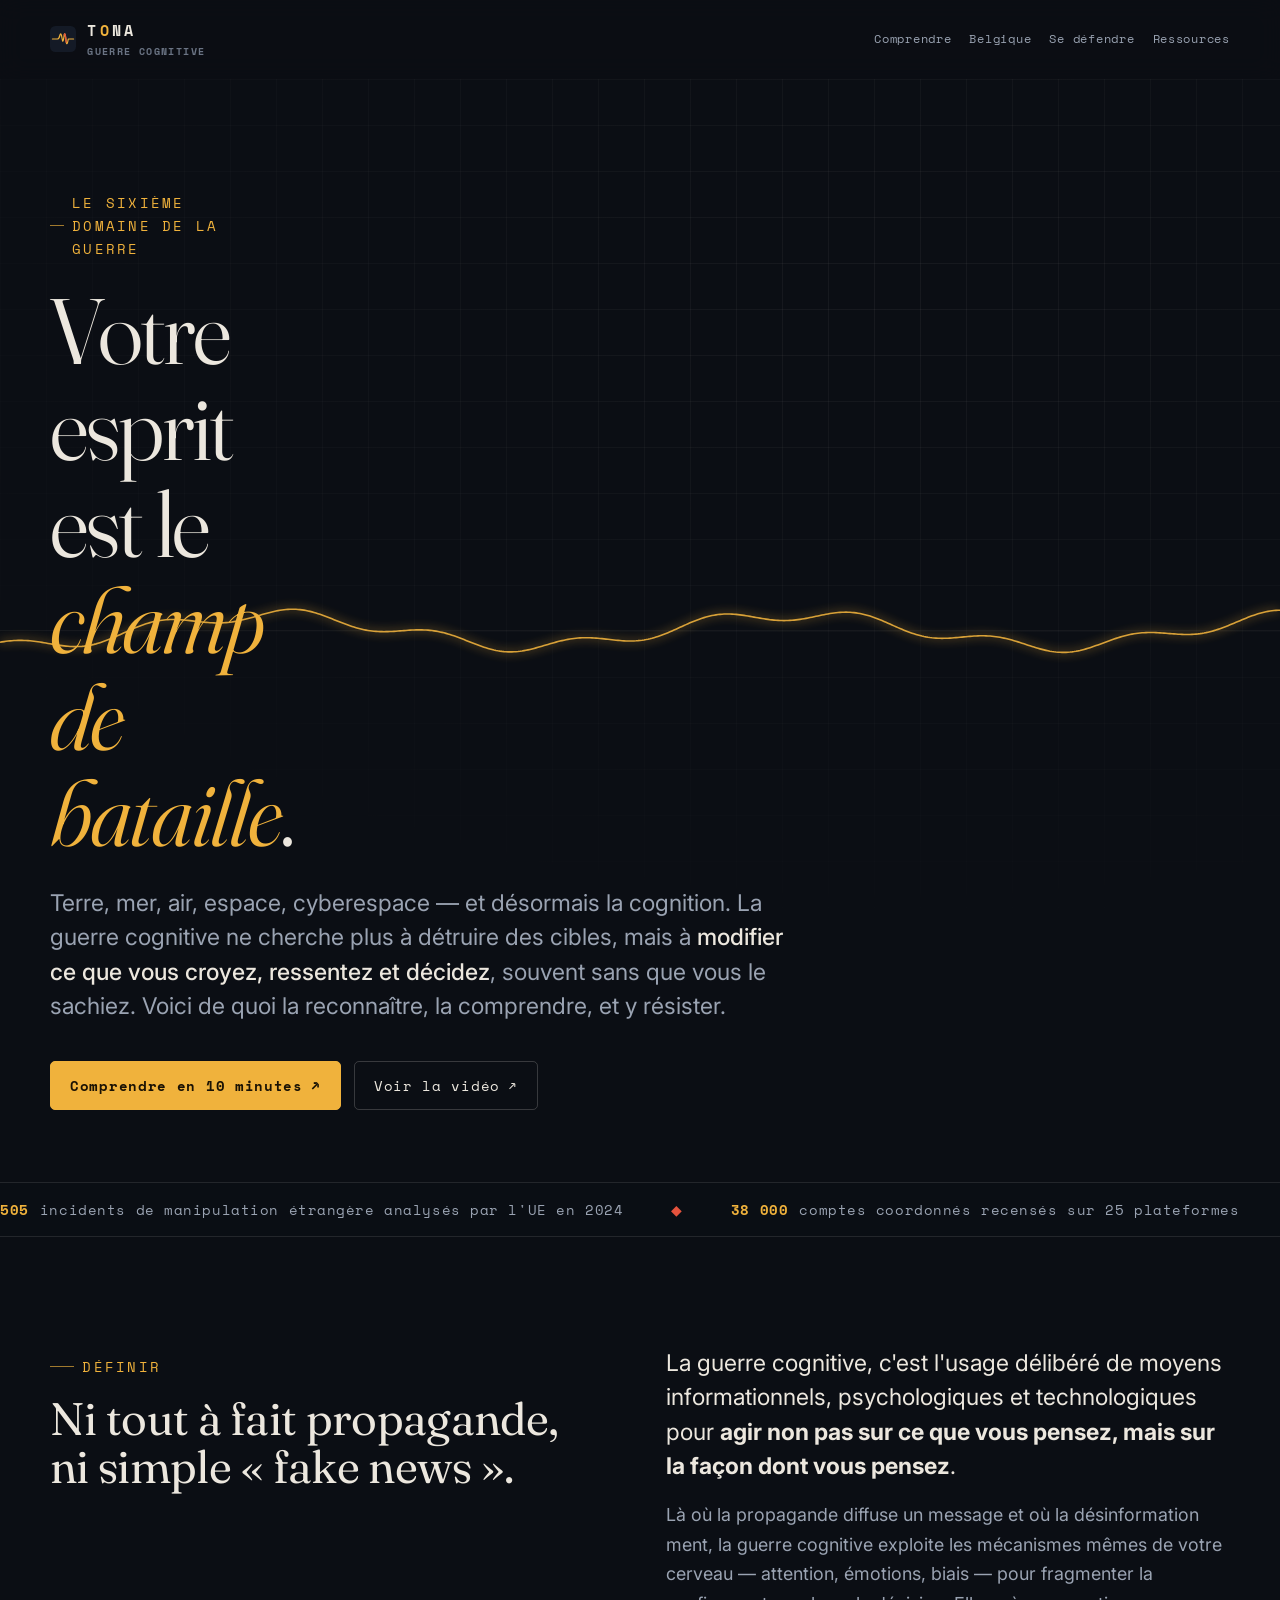
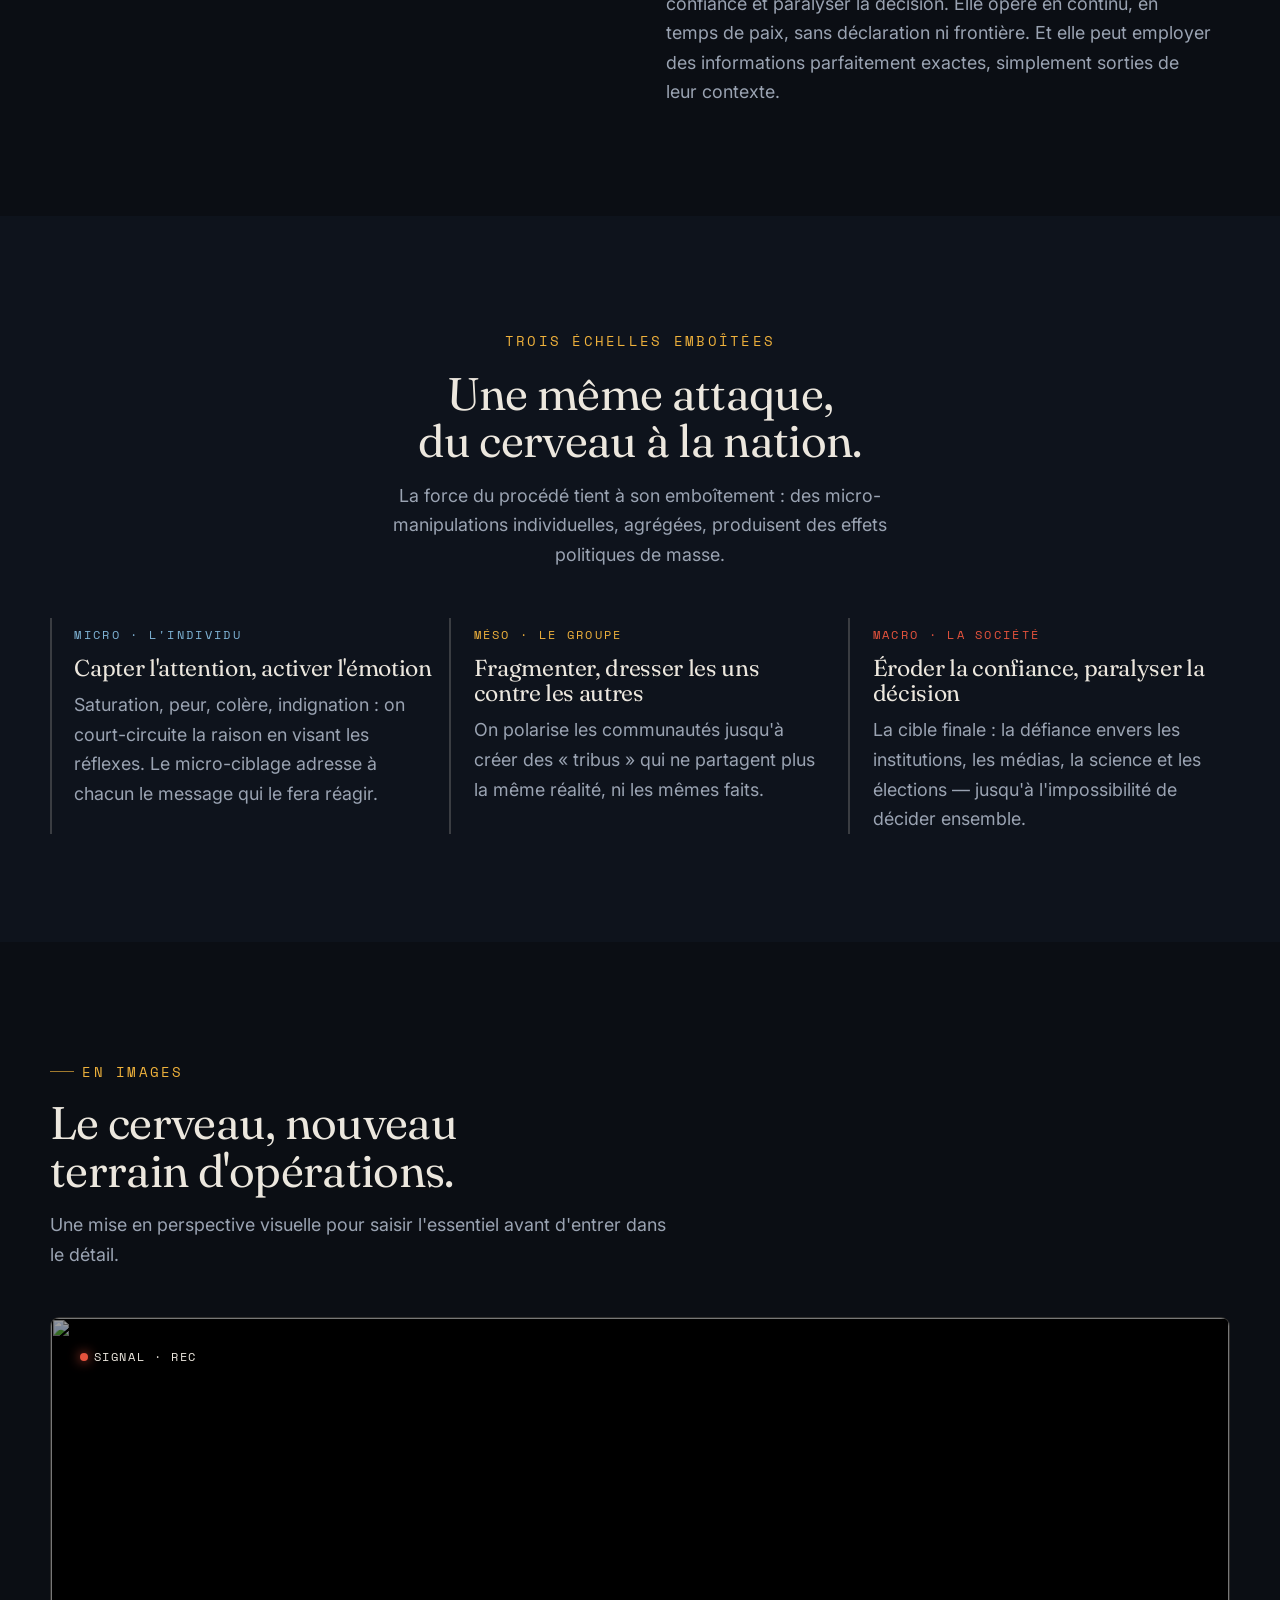
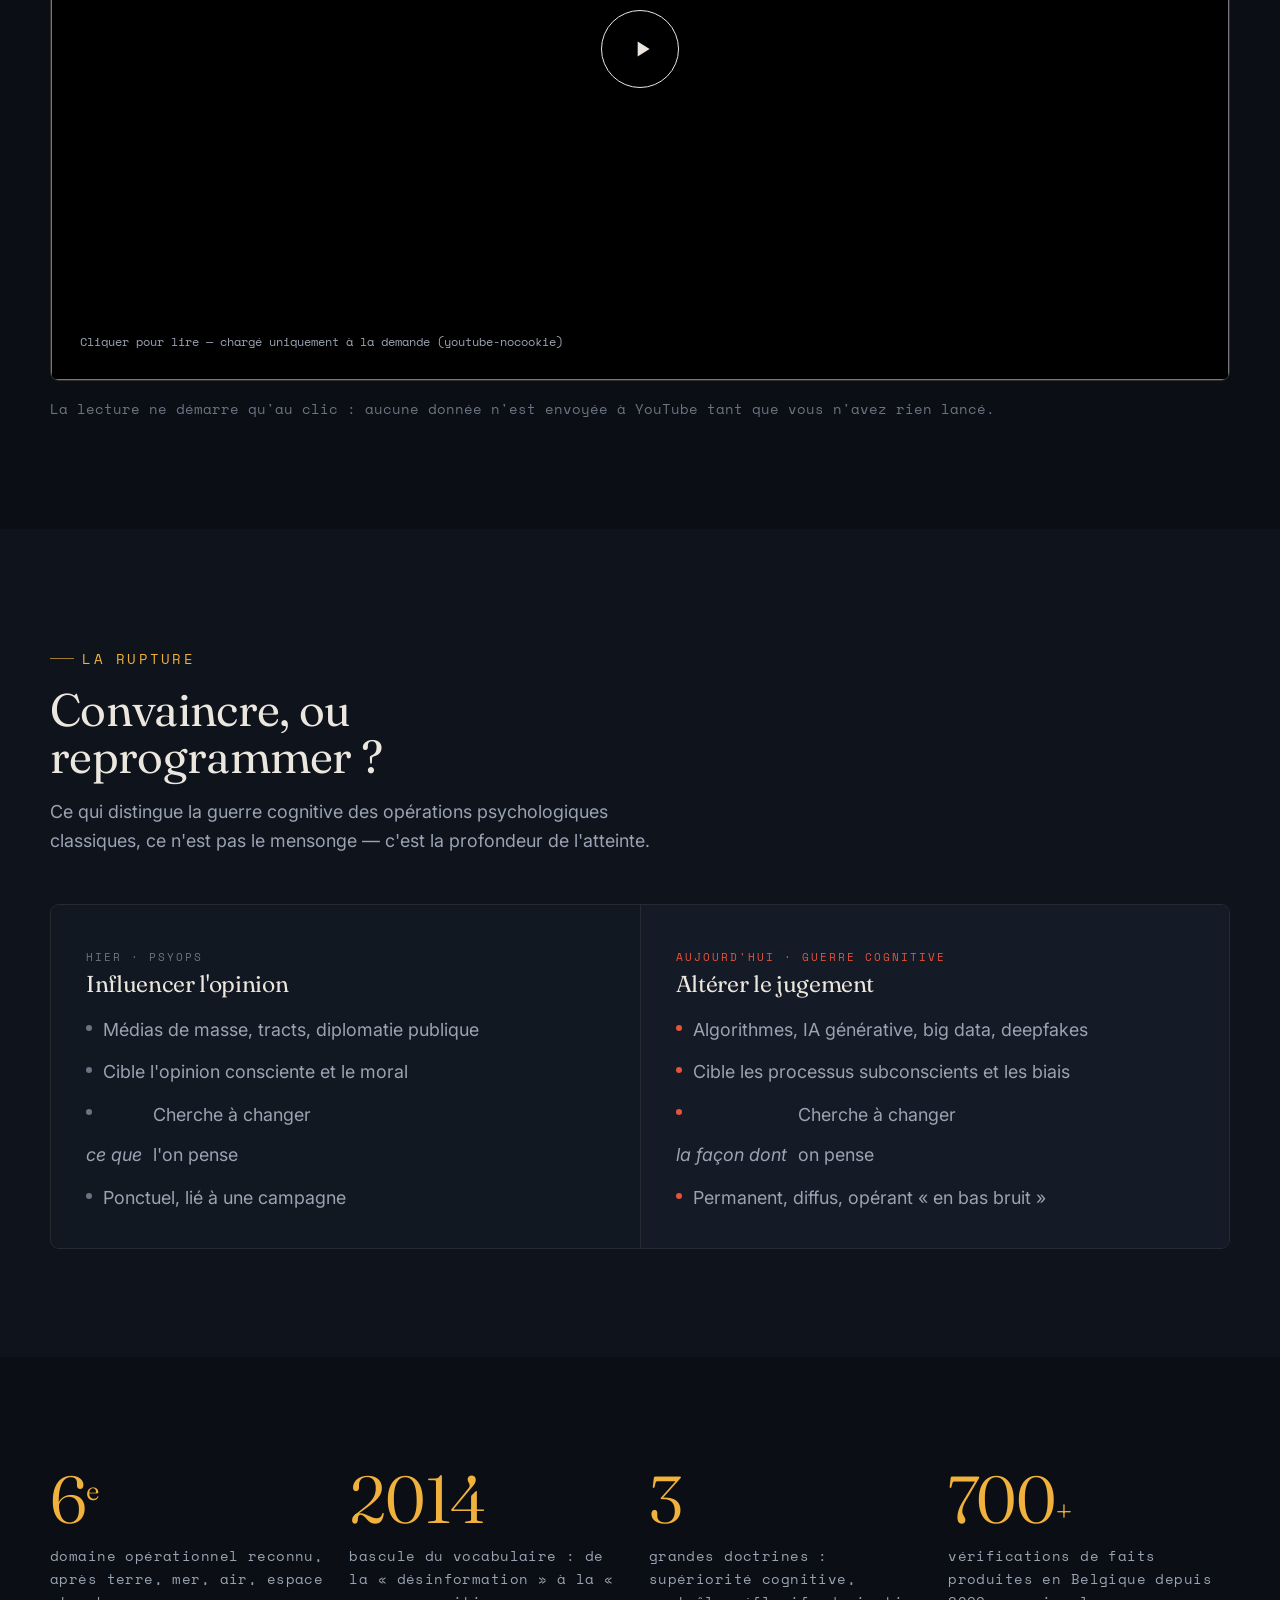
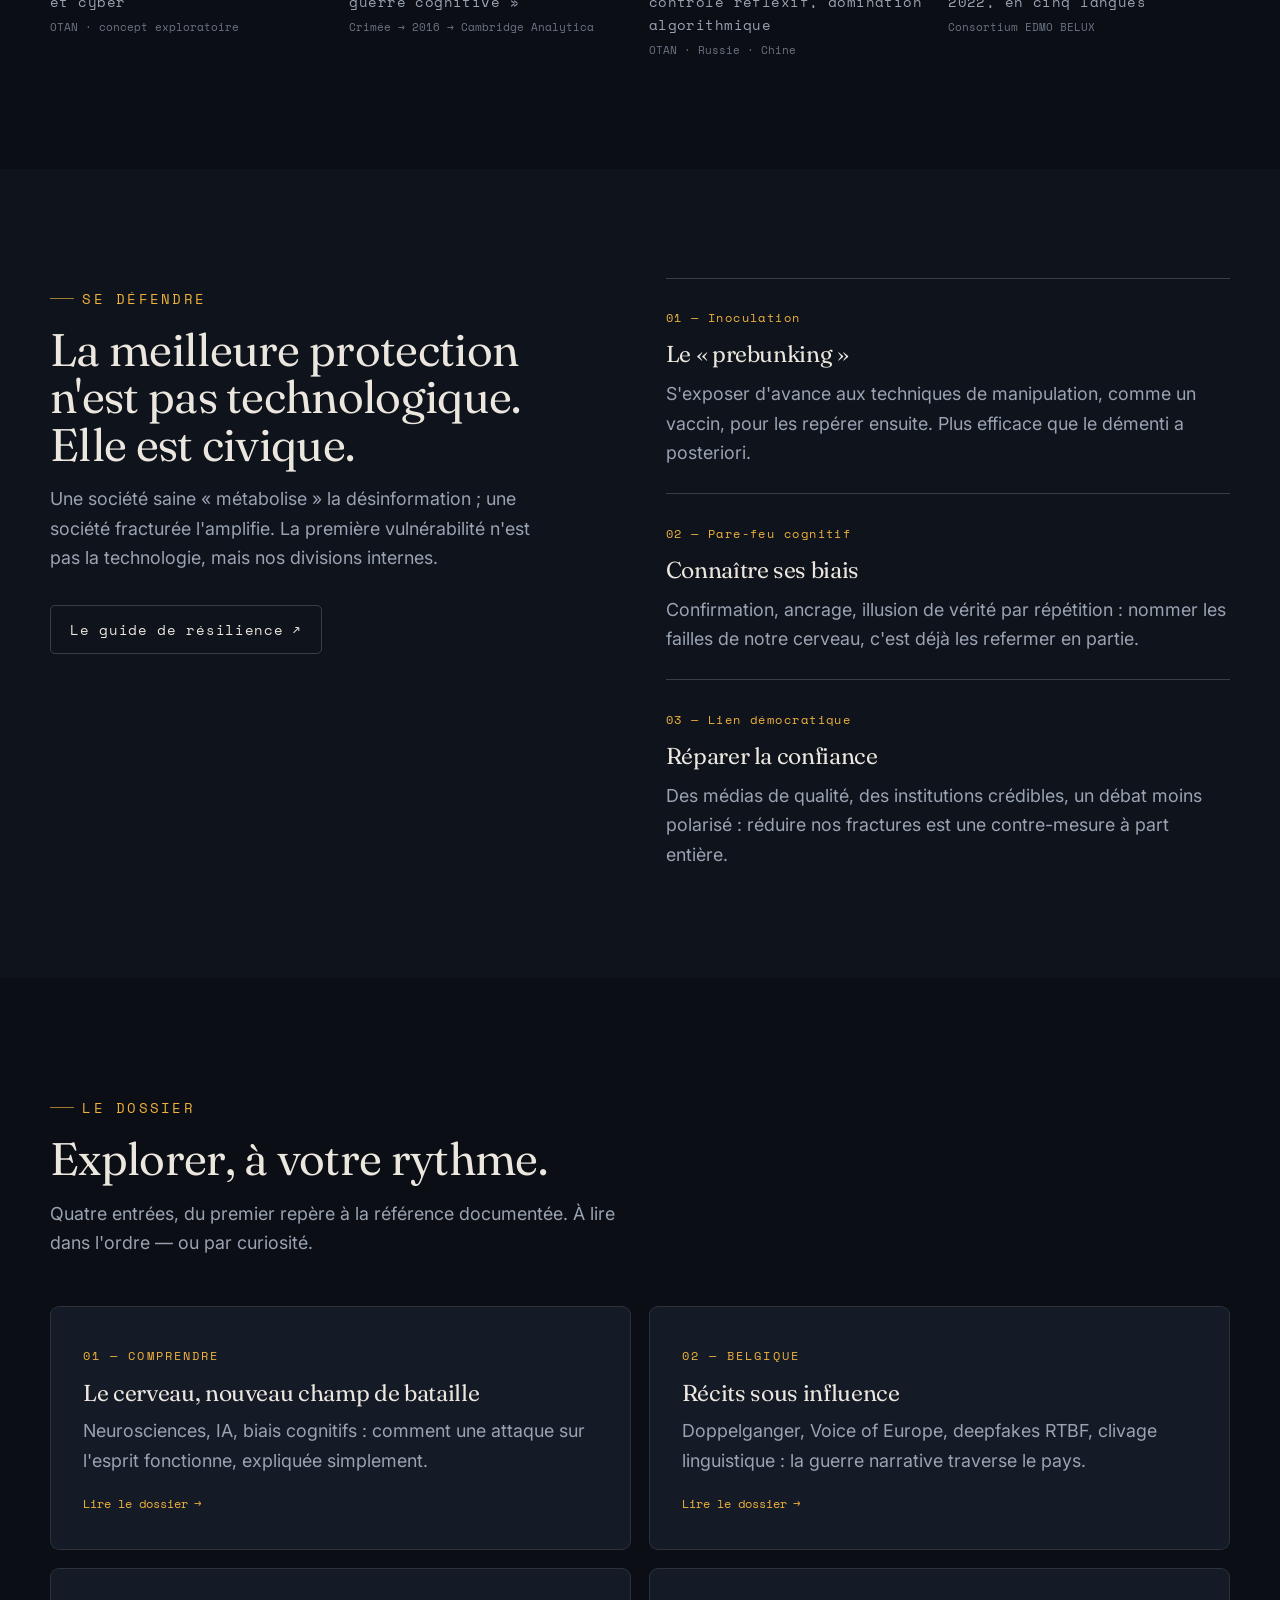
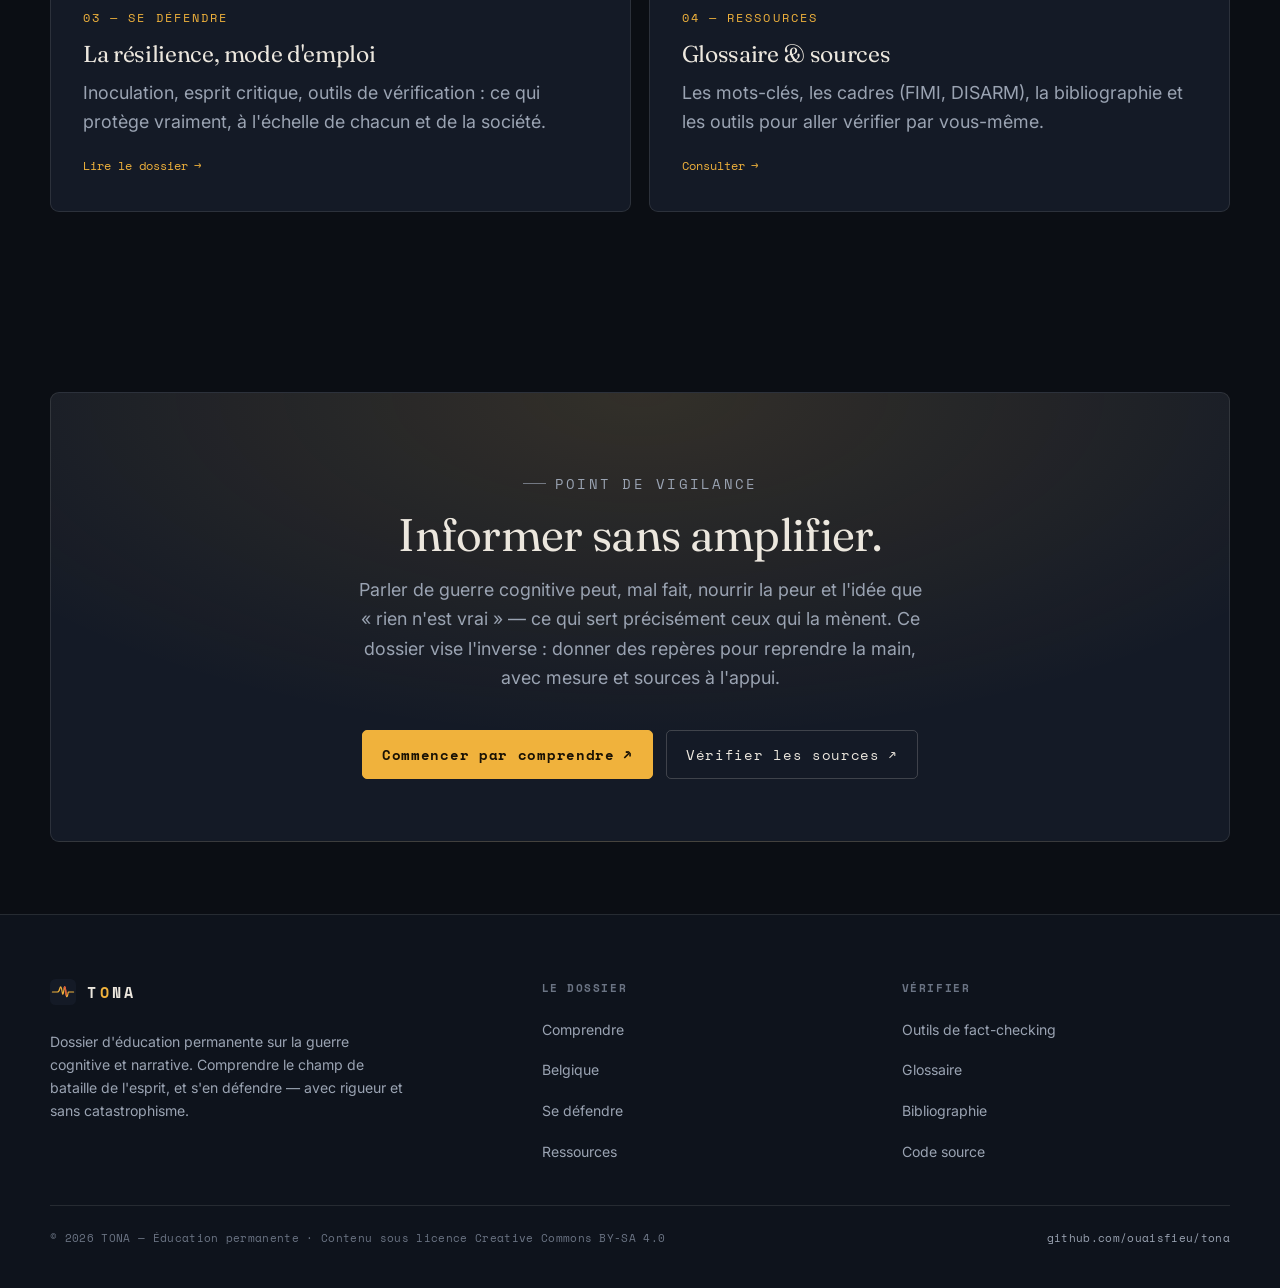
==== index.html @ a4029f5c "Add files via upload" ====
<!DOCTYPE html>
<html lang="fr">
<head>
<meta charset="utf-8">
<meta name="viewport" content="width=device-width, initial-scale=1">
<title>TONA — Comprendre la guerre cognitive | Le champ de bataille de l'esprit</title>
<meta name="description" content="La guerre cognitive vise votre cerveau : perceptions, émotions, décisions. Un dossier clair pour comprendre — et défendre — ce sixième domaine de la guerre. Repères, cas belges, contre-mesures et sources.">
<meta name="author" content="TONA — éducation permanente">
<meta name="theme-color" content="#0b0e14">
<link rel="canonical" href="https://ouaisfieu.github.io/tona/">

<!-- Open Graph -->
<meta property="og:type" content="website">
<meta property="og:site_name" content="TONA">
<meta property="og:locale" content="fr_FR">
<meta property="og:url" content="https://ouaisfieu.github.io/tona/">
<meta property="og:title" content="TONA — Comprendre la guerre cognitive">
<meta property="og:description" content="Votre esprit est le champ de bataille. Un dossier clair pour comprendre — et défendre — le sixième domaine de la guerre.">
<meta property="og:image" content="https://ouaisfieu.github.io/tona/assets/img/og-cover.png">
<meta property="og:image:width" content="1200">
<meta property="og:image:height" content="630">
<meta property="og:image:alt" content="TONA — La guerre cognitive : signal d'un esprit perturbé par une interférence.">

<!-- Twitter -->
<meta name="twitter:card" content="summary_large_image">
<meta name="twitter:title" content="TONA — Comprendre la guerre cognitive">
<meta name="twitter:description" content="Votre esprit est le champ de bataille. Comprendre — et défendre — le sixième domaine de la guerre.">
<meta name="twitter:image" content="https://ouaisfieu.github.io/tona/assets/img/og-cover.png">

<link rel="icon" href="assets/img/favicon.svg" type="image/svg+xml">
<link rel="apple-touch-icon" href="assets/img/favicon.svg">

<link rel="preconnect" href="https://fonts.googleapis.com">
<link rel="preconnect" href="https://fonts.gstatic.com" crossorigin>
<link href="https://fonts.googleapis.com/css2?family=Fraunces:ital,opsz,wght@0,9..144,300..600;1,9..144,300..500&family=Inter:wght@400;500;600;700&family=Space+Mono:ital,wght@0,400;0,700;1,400&display=swap" rel="stylesheet">
<link rel="stylesheet" href="assets/css/style.css">

<script type="application/ld+json">
{
  "@context": "https://schema.org",
  "@graph": [
    {
      "@type": "WebSite",
      "@id": "https://ouaisfieu.github.io/tona/#website",
      "url": "https://ouaisfieu.github.io/tona/",
      "name": "TONA — Comprendre la guerre cognitive",
      "description": "Dossier d'éducation aux médias sur la guerre cognitive et narrative : comprendre le champ de bataille de l'esprit et s'en défendre.",
      "inLanguage": "fr"
    },
    {
      "@type": "Organization",
      "@id": "https://ouaisfieu.github.io/tona/#org",
      "name": "TONA",
      "url": "https://ouaisfieu.github.io/tona/",
      "logo": "https://ouaisfieu.github.io/tona/assets/img/favicon.svg",
      "description": "Projet d'éducation permanente consacré à la guerre cognitive, à la désinformation et à la résilience démocratique."
    }
  ]
}
</script>
</head>
<body>
<a class="skip-link" href="#main">Aller au contenu</a>
<div class="progress" aria-hidden="true"></div>

<header class="site-header">
  <div class="wrap">
    <nav class="nav" aria-label="Navigation principale">
      <a class="brand" href="index.html" aria-label="TONA — accueil">
        <svg class="brand__glyph" viewBox="0 0 64 64" aria-hidden="true"><rect width="64" height="64" rx="13" fill="#141a26"/><path d="M6 32 H18 Q22 32 24 24 Q27 12 30 32 Q32 46 35 22 Q37 12 40 40 Q42 50 45 32 H58" fill="none" stroke="#F0B23C" stroke-width="3" stroke-linecap="round" stroke-linejoin="round"/><path d="M35 22 Q37 12 40 40" fill="none" stroke="#E5533D" stroke-width="3" stroke-linecap="round"/></svg>
        <span class="brand__name">T<b>O</b>NA<span class="brand__tag">Guerre cognitive</span></span>
      </a>
      <button class="nav__toggle" aria-label="Ouvrir le menu" aria-expanded="false" aria-controls="menu"><span></span></button>
      <div class="nav__links" id="menu">
        <a href="comprendre.html">Comprendre</a>
        <a href="belgique.html">Belgique</a>
        <a href="se-defendre.html">Se défendre</a>
        <a href="ressources.html">Ressources</a>
      </div>
    </nav>
  </div>
</header>

<main id="main">

  <!-- HERO -->
  <section class="hero">
    <canvas class="hero__canvas" aria-hidden="true"></canvas>
    <div class="hero__grid" aria-hidden="true"></div>
    <div class="wrap">
      <div class="hero__inner">
        <p class="kicker hero__kicker">Le sixième domaine de la guerre</p>
        <h1 class="hero__title balance">Votre esprit est le <span class="flare">champ de bataille</span>.</h1>
      </div>
      <p class="hero__sub pretty">Terre, mer, air, espace, cyberespace — et désormais la cognition. La guerre cognitive ne cherche plus à détruire des cibles, mais à <strong>modifier ce que vous croyez, ressentez et décidez</strong>, souvent sans que vous le sachiez. Voici de quoi la reconnaître, la comprendre, et y résister.</p>
      <div class="hero__cta">
        <a class="btn btn--primary" href="comprendre.html">Comprendre en 10 minutes <span class="arw" aria-hidden="true">↗</span></a>
        <a class="btn" href="#video">Voir la vidéo <span class="arw" aria-hidden="true">↗</span></a>
      </div>
    </div>
  </section>

  <!-- BANDEAU STATS -->
  <div class="tape" aria-label="Chiffres clés">
    <div class="tape__inner">
      <span><b>505</b> incidents de manipulation étrangère analysés par l'UE en 2024</span>
      <span class="dot">◆</span>
      <span><b>38 000</b> comptes coordonnés recensés sur 25 plateformes</span>
      <span class="dot">◆</span>
      <span><b>1 sur 4</b> mobilise désormais l'IA générative</span>
      <span class="dot">◆</span>
      <span>La désinformation, <b>1<sup>er</sup></b> risque mondial à court terme — Forum de Davos 2026</span>
      <span class="dot">◆</span>
      <span><b>505</b> incidents de manipulation étrangère analysés par l'UE en 2024</span>
      <span class="dot">◆</span>
      <span><b>38 000</b> comptes coordonnés recensés sur 25 plateformes</span>
      <span class="dot">◆</span>
      <span><b>1 sur 4</b> mobilise désormais l'IA générative</span>
      <span class="dot">◆</span>
      <span>La désinformation, <b>1<sup>er</sup></b> risque mondial à court terme — Forum de Davos 2026</span>
      <span class="dot">◆</span>
    </div>
  </div>

  <!-- DEFINITION -->
  <section class="section">
    <div class="wrap">
      <div class="grid grid--2" style="align-items:start; gap:clamp(2rem,4vw,4rem);">
        <div class="eyebrow-block reveal">
          <p class="kicker">Définir</p>
          <h2 class="balance">Ni tout à fait propagande, ni simple « fake news ».</h2>
        </div>
        <div class="reveal" data-delay="80">
          <p class="lead pretty">La guerre cognitive, c'est l'usage délibéré de moyens informationnels, psychologiques et technologiques pour <strong>agir non pas sur ce que vous pensez, mais sur la façon dont vous pensez</strong>.</p>
          <p class="muted mt-s pretty">Là où la propagande diffuse un message et où la désinformation ment, la guerre cognitive exploite les mécanismes mêmes de votre cerveau — attention, émotions, biais — pour fragmenter la confiance et paralyser la décision. Elle opère en continu, en temps de paix, sans déclaration ni frontière. Et elle peut employer des informations parfaitement exactes, simplement sorties de leur contexte.</p>
        </div>
      </div>
    </div>
  </section>

  <!-- TROIS ÉCHELLES -->
  <section class="section section--alt">
    <div class="wrap">
      <div class="center reveal" style="max-width:52ch;margin-inline:auto;">
        <p class="kicker">Trois échelles emboîtées</p>
        <h2 class="mt-s balance">Une même attaque, du cerveau à la nation.</h2>
        <p class="muted mt-s pretty">La force du procédé tient à son emboîtement : des micro-manipulations individuelles, agrégées, produisent des effets politiques de masse.</p>
      </div>
      <div class="grid grid--3 mt-l">
        <div class="scale scale--micro reveal">
          <span class="scale__tag">Micro · l'individu</span>
          <h3>Capter l'attention, activer l'émotion</h3>
          <p>Saturation, peur, colère, indignation : on court-circuite la raison en visant les réflexes. Le micro-ciblage adresse à chacun le message qui le fera réagir.</p>
        </div>
        <div class="scale scale--meso reveal" data-delay="90">
          <span class="scale__tag">Méso · le groupe</span>
          <h3>Fragmenter, dresser les uns contre les autres</h3>
          <p>On polarise les communautés jusqu'à créer des « tribus » qui ne partagent plus la même réalité, ni les mêmes faits.</p>
        </div>
        <div class="scale scale--macro reveal" data-delay="180">
          <span class="scale__tag">Macro · la société</span>
          <h3>Éroder la confiance, paralyser la décision</h3>
          <p>La cible finale : la défiance envers les institutions, les médias, la science et les élections — jusqu'à l'impossibilité de décider ensemble.</p>
        </div>
      </div>
    </div>
  </section>

  <!-- VIDEO -->
  <section class="section" id="video">
    <div class="wrap">
      <div class="reveal" style="max-width:60ch;">
        <p class="kicker">En images</p>
        <h2 class="mt-s balance">Le cerveau, nouveau terrain d'opérations.</h2>
        <p class="muted mt-s pretty">Une mise en perspective visuelle pour saisir l'essentiel avant d'entrer dans le détail.</p>
      </div>
      <div class="mt-l reveal">
        <div class="video" data-video="n0ZskSQ02mQ" data-title="Vidéo — La guerre cognitive" role="button" tabindex="0" aria-label="Lire la vidéo sur la guerre cognitive">
          <img class="video__thumb" src="https://i.ytimg.com/vi/n0ZskSQ02mQ/maxresdefault.jpg" alt="" loading="lazy" width="1280" height="720"
               onerror="this.onerror=null;this.src='https://i.ytimg.com/vi/n0ZskSQ02mQ/hqdefault.jpg';">
          <div class="video__scan" aria-hidden="true"></div>
          <div class="video__ui">
            <span class="video__rec">SIGNAL · REC</span>
            <span class="video__play" aria-hidden="true"><svg viewBox="0 0 24 24"><path d="M8 5v14l11-7z"/></svg></span>
            <span class="video__cap">Cliquer pour lire — chargé uniquement à la demande (youtube-nocookie)</span>
          </div>
        </div>
        <p class="video-meta">La lecture ne démarre qu'au clic : aucune donnée n'est envoyée à YouTube tant que vous n'avez rien lancé.</p>
      </div>
    </div>
  </section>

  <!-- VERSUS -->
  <section class="section section--alt">
    <div class="wrap">
      <div class="reveal" style="max-width:58ch;">
        <p class="kicker">La rupture</p>
        <h2 class="mt-s balance">Convaincre, ou reprogrammer ?</h2>
        <p class="muted mt-s pretty">Ce qui distingue la guerre cognitive des opérations psychologiques classiques, ce n'est pas le mensonge — c'est la profondeur de l'atteinte.</p>
      </div>
      <div class="versus mt-l reveal">
        <div class="versus__col">
          <span class="versus__ico">Hier · PSYOPS</span>
          <h4>Influencer l'opinion</h4>
          <ul>
            <li>Médias de masse, tracts, diplomatie publique</li>
            <li>Cible l'opinion consciente et le moral</li>
            <li>Cherche à changer <em>ce que</em> l'on pense</li>
            <li>Ponctuel, lié à une campagne</li>
          </ul>
        </div>
        <div class="versus__spacer" aria-hidden="true"></div>
        <div class="versus__col">
          <span class="versus__ico">Aujourd'hui · Guerre cognitive</span>
          <h4>Altérer le jugement</h4>
          <ul>
            <li>Algorithmes, IA générative, big data, deepfakes</li>
            <li>Cible les processus subconscients et les biais</li>
            <li>Cherche à changer <em>la façon dont</em> on pense</li>
            <li>Permanent, diffus, opérant « en bas bruit »</li>
          </ul>
        </div>
      </div>
    </div>
  </section>

  <!-- STATS -->
  <section class="section">
    <div class="wrap">
      <div class="grid grid--4">
        <div class="stat reveal">
          <div class="stat__num">6<sup style="font-size:.4em;top:-1em;">e</sup></div>
          <div class="stat__lab">domaine opérationnel reconnu, après terre, mer, air, espace et cyber</div>
          <div class="stat__src">OTAN · concept exploratoire</div>
        </div>
        <div class="stat reveal" data-delay="70">
          <div class="stat__num">2014</div>
          <div class="stat__lab">bascule du vocabulaire : de la « désinformation » à la « guerre cognitive »</div>
          <div class="stat__src">Crimée → 2016 → Cambridge Analytica</div>
        </div>
        <div class="stat reveal" data-delay="140">
          <div class="stat__num">3</div>
          <div class="stat__lab">grandes doctrines : supériorité cognitive, contrôle réflexif, domination algorithmique</div>
          <div class="stat__src">OTAN · Russie · Chine</div>
        </div>
        <div class="stat reveal" data-delay="210">
          <div class="stat__num">700<span style="font-size:.5em;">+</span></div>
          <div class="stat__lab">vérifications de faits produites en Belgique depuis 2022, en cinq langues</div>
          <div class="stat__src">Consortium EDMO BELUX</div>
        </div>
      </div>
    </div>
  </section>

  <!-- SE DEFENDRE -->
  <section class="section section--alt">
    <div class="wrap">
      <div class="grid grid--2" style="gap:clamp(2rem,4vw,4rem);align-items:start;">
        <div class="reveal" style="max-width:44ch;">
          <p class="kicker">Se défendre</p>
          <h2 class="mt-s balance">La meilleure protection n'est pas technologique. Elle est civique.</h2>
          <p class="muted mt-s pretty">Une société saine « métabolise » la désinformation ; une société fracturée l'amplifie. La première vulnérabilité n'est pas la technologie, mais nos divisions internes.</p>
          <a class="btn mt-m" href="se-defendre.html">Le guide de résilience <span class="arw" aria-hidden="true">↗</span></a>
        </div>
        <div class="grid" style="gap:1.6rem;">
          <div class="pillar reveal">
            <span class="pillar__n">01 — Inoculation</span>
            <h4>Le « prebunking »</h4>
            <p>S'exposer d'avance aux techniques de manipulation, comme un vaccin, pour les repérer ensuite. Plus efficace que le démenti a posteriori.</p>
          </div>
          <div class="pillar reveal" data-delay="90">
            <span class="pillar__n">02 — Pare-feu cognitif</span>
            <h4>Connaître ses biais</h4>
            <p>Confirmation, ancrage, illusion de vérité par répétition : nommer les failles de notre cerveau, c'est déjà les refermer en partie.</p>
          </div>
          <div class="pillar reveal" data-delay="180">
            <span class="pillar__n">03 — Lien démocratique</span>
            <h4>Réparer la confiance</h4>
            <p>Des médias de qualité, des institutions crédibles, un débat moins polarisé : réduire nos fractures est une contre-mesure à part entière.</p>
          </div>
        </div>
      </div>
    </div>
  </section>

  <!-- HUB -->
  <section class="section">
    <div class="wrap">
      <div class="reveal" style="max-width:52ch;">
        <p class="kicker">Le dossier</p>
        <h2 class="mt-s balance">Explorer, à votre rythme.</h2>
        <p class="muted mt-s pretty">Quatre entrées, du premier repère à la référence documentée. À lire dans l'ordre — ou par curiosité.</p>
      </div>
      <div class="grid grid--2 mt-l">
        <a class="card card--link reveal" href="comprendre.html">
          <span class="card__idx">01 — Comprendre</span>
          <h3>Le cerveau, nouveau champ de bataille</h3>
          <p>Neurosciences, IA, biais cognitifs : comment une attaque sur l'esprit fonctionne, expliquée simplement.</p>
          <span class="go">Lire le dossier <span class="arw" aria-hidden="true">→</span></span>
        </a>
        <a class="card card--link reveal" data-delay="80" href="belgique.html">
          <span class="card__idx">02 — Belgique</span>
          <h3>Récits sous influence</h3>
          <p>Doppelganger, Voice of Europe, deepfakes RTBF, clivage linguistique : la guerre narrative traverse le pays.</p>
          <span class="go">Lire le dossier <span class="arw" aria-hidden="true">→</span></span>
        </a>
        <a class="card card--link reveal" href="se-defendre.html">
          <span class="card__idx">03 — Se défendre</span>
          <h3>La résilience, mode d'emploi</h3>
          <p>Inoculation, esprit critique, outils de vérification : ce qui protège vraiment, à l'échelle de chacun et de la société.</p>
          <span class="go">Lire le dossier <span class="arw" aria-hidden="true">→</span></span>
        </a>
        <a class="card card--link reveal" data-delay="80" href="ressources.html">
          <span class="card__idx">04 — Ressources</span>
          <h3>Glossaire &amp; sources</h3>
          <p>Les mots-clés, les cadres (FIMI, DISARM), la bibliographie et les outils pour aller vérifier par vous-même.</p>
          <span class="go">Consulter <span class="arw" aria-hidden="true">→</span></span>
        </a>
      </div>
    </div>
  </section>

  <!-- BEACON -->
  <section class="section--tight">
    <div class="wrap">
      <div class="beacon reveal">
        <p class="kicker" style="justify-content:center;">Point de vigilance</p>
        <h2 class="mt-s balance">Informer sans amplifier.</h2>
        <p class="pretty">Parler de guerre cognitive peut, mal fait, nourrir la peur et l'idée que « rien n'est vrai » — ce qui sert précisément ceux qui la mènent. Ce dossier vise l'inverse : donner des repères pour reprendre la main, avec mesure et sources à l'appui.</p>
        <div class="hero__cta">
          <a class="btn btn--primary" href="comprendre.html">Commencer par comprendre <span class="arw" aria-hidden="true">↗</span></a>
          <a class="btn" href="ressources.html">Vérifier les sources <span class="arw" aria-hidden="true">↗</span></a>
        </div>
      </div>
    </div>
  </section>

</main>

<footer class="site-footer">
  <div class="wrap">
    <div class="foot-top">
      <div>
        <a class="brand" href="index.html" aria-label="TONA — accueil">
          <svg class="brand__glyph" viewBox="0 0 64 64" aria-hidden="true"><rect width="64" height="64" rx="13" fill="#141a26"/><path d="M6 32 H18 Q22 32 24 24 Q27 12 30 32 Q32 46 35 22 Q37 12 40 40 Q42 50 45 32 H58" fill="none" stroke="#F0B23C" stroke-width="3" stroke-linecap="round" stroke-linejoin="round"/><path d="M35 22 Q37 12 40 40" fill="none" stroke="#E5533D" stroke-width="3" stroke-linecap="round"/></svg>
          <span class="brand__name">T<b>O</b>NA</span>
        </a>
        <p class="foot__about">Dossier d'éducation permanente sur la guerre cognitive et narrative. Comprendre le champ de bataille de l'esprit, et s'en défendre — avec rigueur et sans catastrophisme.</p>
      </div>
      <div class="foot__col">
        <h5>Le dossier</h5>
        <ul>
          <li><a href="comprendre.html">Comprendre</a></li>
          <li><a href="belgique.html">Belgique</a></li>
          <li><a href="se-defendre.html">Se défendre</a></li>
          <li><a href="ressources.html">Ressources</a></li>
        </ul>
      </div>
      <div class="foot__col">
        <h5>Vérifier</h5>
        <ul>
          <li><a href="ressources.html#outils">Outils de fact-checking</a></li>
          <li><a href="ressources.html#glossaire">Glossaire</a></li>
          <li><a href="ressources.html#biblio">Bibliographie</a></li>
          <li><a href="https://github.com/ouaisfieu/tona" rel="noopener">Code source</a></li>
        </ul>
      </div>
    </div>
    <div class="foot-note">
      <p>© <span data-year>2026</span> TONA — Éducation permanente · Contenu sous licence Creative Commons BY-SA 4.0</p>
      <p><a href="https://github.com/ouaisfieu/tona" rel="noopener">github.com/ouaisfieu/tona</a></p>
    </div>
  </div>
</footer>

<script src="assets/js/main.js" defer></script>
</body>
</html>
---- assets/css/style.css ----
/* =========================================================================
   TONA — Guerre cognitive
   Système de design : « Signal & Interférence »
   Encre bleu-nuit · papier chaud · or "signal" (accent) · corail "interférence"
   Fraunces (display) / Inter (corps) / Space Mono (labels de dossier)
   ========================================================================= */

/* ----- Tokens ----------------------------------------------------------- */
:root {
  /* Couleurs */
  --ink:        #0b0e14;   /* fond page */
  --ink-2:      #0e131c;   /* section alternée */
  --surface:    #141a26;   /* cartes / panneaux */
  --surface-2:  #1a2130;   /* panneau surélevé / hover */
  --line:       rgba(236, 231, 222, 0.11);
  --line-2:     rgba(236, 231, 222, 0.20);

  --paper:      #ECE7DE;   /* texte principal (blanc chaud) */
  --muted:      #9aa3b2;   /* texte secondaire (ardoise) */
  --faint:      #6b7484;   /* labels, méta */

  --amber:      #F0B23C;   /* SIGNAL — accent dominant */
  --amber-deep: #d99a26;
  --amber-soft: rgba(240, 178, 60, 0.14);
  --coral:      #E5533D;   /* INTERFÉRENCE — menace, rare */
  --coral-soft: rgba(229, 83, 61, 0.12);

  /* Typo */
  --f-display: "Fraunces", Georgia, "Times New Roman", serif;
  --f-body:    "Inter", -apple-system, BlinkMacSystemFont, "Segoe UI", Roboto, sans-serif;
  --f-mono:    "Space Mono", ui-monospace, "SFMono-Regular", Menlo, monospace;

  /* Échelle fluide */
  --step--1: clamp(0.80rem, 0.77rem + 0.15vw, 0.88rem);
  --step-0:  clamp(1.00rem, 0.96rem + 0.20vw, 1.13rem);
  --step-1:  clamp(1.20rem, 1.12rem + 0.40vw, 1.50rem);
  --step-2:  clamp(1.50rem, 1.35rem + 0.75vw, 2.10rem);
  --step-3:  clamp(1.95rem, 1.65rem + 1.50vw, 3.10rem);
  --step-4:  clamp(2.50rem, 1.95rem + 2.75vw, 4.60rem);
  --step-5:  clamp(3.10rem, 2.20rem + 4.50vw, 6.40rem);

  /* Structure */
  --maxw: 1180px;
  --measure: 68ch;
  --radius: 5px;
  --radius-lg: 9px;
  --gutter: clamp(1.15rem, 0.6rem + 2.6vw, 2.6rem);
  --ease: cubic-bezier(0.22, 0.61, 0.36, 1);
}

/* ----- Reset ------------------------------------------------------------ */
*, *::before, *::after { box-sizing: border-box; }
* { margin: 0; }
html { -webkit-text-size-adjust: 100%; scroll-behavior: smooth; }
@media (prefers-reduced-motion: reduce) {
  html { scroll-behavior: auto; }
  *, *::before, *::after { animation-duration: 0.001ms !important; animation-iteration-count: 1 !important; transition-duration: 0.001ms !important; }
}

body {
  font-family: var(--f-body);
  font-size: var(--step-0);
  line-height: 1.65;
  color: var(--paper);
  background: var(--ink);
  -webkit-font-smoothing: antialiased;
  text-rendering: optimizeLegibility;
  overflow-x: hidden;
}

img, svg, canvas, iframe { display: block; max-width: 100%; }
a { color: inherit; text-decoration: none; }
button { font: inherit; color: inherit; cursor: pointer; background: none; border: none; }
::selection { background: var(--amber); color: var(--ink); }

/* ----- Layout helpers --------------------------------------------------- */
.wrap { width: min(100% - 2 * var(--gutter), var(--maxw)); margin-inline: auto; }
.wrap--narrow { width: min(100% - 2 * var(--gutter), 780px); margin-inline: auto; }
.section { padding-block: clamp(3.5rem, 2rem + 6vw, 7rem); }
.section--tight { padding-block: clamp(2.5rem, 1.5rem + 4vw, 4.5rem); }
.section--alt { background: var(--ink-2); }
.rule { height: 1px; background: var(--line); border: 0; }

/* ----- Typographie ------------------------------------------------------ */
.kicker {
  font-family: var(--f-mono);
  font-size: var(--step--1);
  letter-spacing: 0.16em;
  text-transform: uppercase;
  color: var(--amber);
  display: inline-flex;
  align-items: center;
  gap: 0.6em;
}
.kicker::before {
  content: "";
  width: 1.7em; height: 1px;
  background: currentColor;
  opacity: 0.65;
}
.kicker--muted { color: var(--faint); }

h1, h2, h3, h4 { font-family: var(--f-display); font-weight: 380; line-height: 1.04; letter-spacing: -0.015em; font-optical-sizing: auto; }
h2 { font-size: var(--step-3); }
h3 { font-size: var(--step-2); line-height: 1.1; }
h4 { font-size: var(--step-1); line-height: 1.2; }
em, .it { font-style: italic; }

.lead { font-size: var(--step-1); line-height: 1.5; color: var(--paper); font-weight: 400; }
.muted { color: var(--muted); }
.balance { text-wrap: balance; }
.pretty { text-wrap: pretty; }

/* ----- Boutons ---------------------------------------------------------- */
.btn {
  display: inline-flex; align-items: center; gap: 0.6em;
  font-family: var(--f-mono);
  font-size: var(--step--1);
  letter-spacing: 0.05em;
  padding: 0.85em 1.35em;
  border-radius: var(--radius);
  border: 1px solid var(--line-2);
  color: var(--paper);
  transition: border-color 0.25s var(--ease), background 0.25s var(--ease), transform 0.25s var(--ease), color 0.25s var(--ease);
}
.btn .arw { transition: transform 0.25s var(--ease); }
.btn:hover { transform: translateY(-2px); border-color: var(--paper); }
.btn:hover .arw { transform: translate(3px, -3px); }
.btn--primary { background: var(--amber); color: #1a1204; border-color: var(--amber); font-weight: 700; }
.btn--primary:hover { background: var(--amber-deep); border-color: var(--amber-deep); }
.btn:focus-visible, a:focus-visible, button:focus-visible { outline: 2px solid var(--amber); outline-offset: 3px; }

/* ----- Header ----------------------------------------------------------- */
.progress {
  position: fixed; top: 0; left: 0; height: 2px; width: 0%;
  background: linear-gradient(90deg, var(--amber), var(--coral));
  z-index: 100; transition: width 0.1s linear;
}
.site-header {
  position: sticky; top: 0; z-index: 90;
  background: color-mix(in srgb, var(--ink) 82%, transparent);
  backdrop-filter: blur(12px);
  border-bottom: 1px solid transparent;
  transition: border-color 0.3s var(--ease), background 0.3s var(--ease), padding 0.3s var(--ease);
  padding-block: 1.1rem;
}
.site-header.is-stuck { border-bottom-color: var(--line); padding-block: 0.7rem; }
.nav { display: flex; align-items: center; justify-content: space-between; gap: 1.5rem; }

.brand { display: inline-flex; align-items: center; gap: 0.7rem; }
.brand__glyph { width: 26px; height: 26px; flex: none; }
.brand__name { font-family: var(--f-mono); font-weight: 700; letter-spacing: 0.22em; font-size: 0.95rem; }
.brand__name b { color: var(--amber); font-weight: 700; }
.brand__tag { font-family: var(--f-mono); font-size: 0.62rem; letter-spacing: 0.14em; color: var(--faint); text-transform: uppercase; display: block; margin-top: 1px; }

.nav__links { display: flex; align-items: center; gap: clamp(0.6rem, 1.4vw, 1.7rem); }
.nav__links a {
  font-family: var(--f-mono); font-size: 0.78rem; letter-spacing: 0.06em;
  color: var(--muted); padding: 0.3em 0; position: relative;
  transition: color 0.2s var(--ease);
}
.nav__links a::after {
  content: ""; position: absolute; left: 0; bottom: -2px; height: 1px; width: 0;
  background: var(--amber); transition: width 0.25s var(--ease);
}
.nav__links a:hover, .nav__links a[aria-current="page"] { color: var(--paper); }
.nav__links a:hover::after, .nav__links a[aria-current="page"]::after { width: 100%; }
.nav__links a[aria-current="page"] { color: var(--amber); }

.nav__toggle { display: none; width: 40px; height: 40px; border: 1px solid var(--line-2); border-radius: var(--radius); align-items: center; justify-content: center; }
.nav__toggle span, .nav__toggle span::before, .nav__toggle span::after { content: ""; display: block; width: 18px; height: 1.5px; background: var(--paper); transition: transform 0.25s var(--ease), opacity 0.2s; }
.nav__toggle span::before { position: absolute; transform: translateY(-6px); }
.nav__toggle span::after { position: absolute; transform: translateY(6px); }
.nav__toggle span { position: relative; }
.nav__toggle[aria-expanded="true"] span { background: transparent; }
.nav__toggle[aria-expanded="true"] span::before { transform: rotate(45deg); }
.nav__toggle[aria-expanded="true"] span::after { transform: rotate(-45deg); }

@media (max-width: 820px) {
  .nav__toggle { display: inline-flex; }
  .nav__links {
    position: fixed; inset: 0 0 0 auto; width: min(78vw, 320px);
    flex-direction: column; align-items: flex-start; justify-content: center; gap: 1.4rem;
    background: var(--ink-2); border-left: 1px solid var(--line);
    padding: 2rem var(--gutter); transform: translateX(100%);
    transition: transform 0.35s var(--ease); z-index: 95;
  }
  .nav__links.is-open { transform: translateX(0); }
  .nav__links a { font-size: 1rem; }
}

/* ----- Hero ------------------------------------------------------------- */
.hero { position: relative; padding-block: clamp(3rem, 2rem + 8vw, 7rem) clamp(2.5rem, 2rem + 4vw, 4.5rem); overflow: hidden; }
.hero__canvas { position: absolute; inset: 0; width: 100%; height: 100%; z-index: 0; opacity: 0.9; }
.hero__grid {
  position: absolute; inset: 0; z-index: 0; pointer-events: none;
  background-image: linear-gradient(var(--line) 1px, transparent 1px), linear-gradient(90deg, var(--line) 1px, transparent 1px);
  background-size: 46px 46px;
  mask-image: radial-gradient(120% 80% at 70% 20%, #000 0%, transparent 75%);
  opacity: 0.5;
}
.hero__inner { position: relative; z-index: 1; max-width: 20ch; }
.hero .wrap { position: relative; z-index: 1; }
.hero__kicker { margin-bottom: 1.4rem; }
.hero__title { font-size: var(--step-5); font-weight: 340; letter-spacing: -0.025em; max-width: 15ch; }
.hero__title .flare { color: var(--amber); font-style: italic; font-weight: 340; }
.hero__sub { margin-top: 1.5rem; max-width: 54ch; font-size: var(--step-1); color: var(--muted); line-height: 1.5; }
.hero__sub strong { color: var(--paper); font-weight: 500; }
.hero__cta { margin-top: 2.3rem; display: flex; flex-wrap: wrap; gap: 0.8rem; }

.tape {
  border-top: 1px solid var(--line); border-bottom: 1px solid var(--line);
  background: color-mix(in srgb, var(--ink) 60%, transparent);
  overflow: hidden; position: relative; z-index: 1;
}
.tape__inner { display: flex; gap: 3rem; padding-block: 0.85rem; white-space: nowrap; animation: marquee 42s linear infinite; }
.tape__inner span { font-family: var(--f-mono); font-size: var(--step--1); color: var(--muted); letter-spacing: 0.04em; display: inline-flex; gap: 0.7rem; align-items: center; }
.tape__inner b { color: var(--amber); font-weight: 700; }
.tape__inner .dot { color: var(--coral); }
@keyframes marquee { to { transform: translateX(-50%); } }
.tape:hover .tape__inner { animation-play-state: paused; }

/* ----- Grilles / cartes ------------------------------------------------- */
.grid { display: grid; gap: 1.1rem; }
.grid--3 { grid-template-columns: repeat(3, 1fr); }
.grid--2 { grid-template-columns: repeat(2, 1fr); }
.grid--4 { grid-template-columns: repeat(4, 1fr); }
@media (max-width: 900px) { .grid--3, .grid--4 { grid-template-columns: repeat(2, 1fr); } }
@media (max-width: 620px) { .grid--2, .grid--3, .grid--4 { grid-template-columns: 1fr; } }

.card {
  background: var(--surface);
  border: 1px solid var(--line);
  border-radius: var(--radius-lg);
  padding: clamp(1.4rem, 1rem + 1.5vw, 2rem);
  position: relative;
  transition: border-color 0.3s var(--ease), transform 0.3s var(--ease), background 0.3s var(--ease);
}
.card:hover { border-color: var(--line-2); transform: translateY(-3px); }
.card__idx { font-family: var(--f-mono); font-size: 0.72rem; letter-spacing: 0.18em; text-transform: uppercase; color: var(--amber); }
.card h3 { font-size: var(--step-1); margin-top: 0.7rem; }
.card p { margin-top: 0.7rem; color: var(--muted); font-size: var(--step-0); }

/* Carte-lien (hub) */
a.card--link { display: block; }
a.card--link:hover { background: var(--surface-2); }
.card--link .go { font-family: var(--f-mono); font-size: 0.75rem; color: var(--amber); margin-top: 1.2rem; display: inline-flex; align-items: center; gap: 0.5em; }
.card--link:hover .go .arw { transform: translateX(4px); }
.card--link .go .arw { transition: transform 0.25s var(--ease); }

/* Échelles micro/méso/macro */
.scale { border-left: 2px solid var(--line-2); padding-left: 1.4rem; }
.scale__tag { font-family: var(--f-mono); font-size: 0.72rem; letter-spacing: 0.2em; text-transform: uppercase; }
.scale--micro .scale__tag { color: #7fb4d6; }
.scale--meso  .scale__tag { color: var(--amber); }
.scale--macro .scale__tag { color: var(--coral); }
.scale h3 { font-size: var(--step-1); margin-top: 0.5rem; }
.scale p { margin-top: 0.6rem; color: var(--muted); }

/* ----- Stats ------------------------------------------------------------ */
.stat { }
.stat__num { font-family: var(--f-display); font-size: var(--step-4); font-weight: 340; color: var(--amber); line-height: 1; letter-spacing: -0.02em; }
.stat__lab { font-family: var(--f-mono); font-size: var(--step--1); color: var(--muted); margin-top: 0.7rem; letter-spacing: 0.03em; }
.stat__src { font-family: var(--f-mono); font-size: 0.68rem; color: var(--faint); margin-top: 0.35rem; }

/* ----- Contraste PSYOPS / Guerre cognitive ------------------------------ */
.versus { display: grid; grid-template-columns: 1fr auto 1fr; align-items: stretch; gap: 0; border: 1px solid var(--line); border-radius: var(--radius-lg); overflow: hidden; }
.versus__col { padding: clamp(1.4rem, 1rem + 1.5vw, 2.2rem); }
.versus__col:first-child { background: color-mix(in srgb, var(--surface) 70%, transparent); }
.versus__col:last-child { background: var(--surface); }
.versus__spacer { width: 1px; background: var(--line); }
.versus h4 { font-size: var(--step-1); }
.versus__ico { font-family: var(--f-mono); font-size: 0.7rem; letter-spacing: 0.18em; text-transform: uppercase; color: var(--faint); }
.versus ul { list-style: none; padding: 0; margin-top: 1.1rem; display: grid; gap: 0.8rem; }
.versus li { display: grid; grid-template-columns: auto 1fr; gap: 0.7rem; align-items: start; color: var(--muted); font-size: var(--step-0); }
.versus li::before { content: ""; width: 6px; height: 6px; margin-top: 0.55em; border-radius: 50%; background: var(--faint); }
.versus__col:last-child li::before { background: var(--coral); }
.versus__col:last-child .versus__ico { color: var(--coral); }
@media (max-width: 720px) { .versus { grid-template-columns: 1fr; } .versus__spacer { width: auto; height: 1px; } }

/* ----- Vidéo (facade) --------------------------------------------------- */
.video {
  position: relative; aspect-ratio: 16 / 9; border-radius: var(--radius-lg); overflow: hidden;
  border: 1px solid var(--line-2); background: #000; cursor: pointer;
}
.video__thumb { position: absolute; inset: 0; width: 100%; height: 100%; object-fit: cover; opacity: 0.62; transition: opacity 0.4s var(--ease), transform 0.6s var(--ease); }
.video:hover .video__thumb { opacity: 0.75; transform: scale(1.03); }
.video__scan { position: absolute; inset: 0; pointer-events: none; background: linear-gradient(transparent 0%, transparent 96%, rgba(240,178,60,0.15) 100%); background-size: 100% 4px; mix-blend-mode: screen; opacity: 0.5; }
.video__ui { position: absolute; inset: 0; display: flex; flex-direction: column; justify-content: space-between; padding: clamp(1rem, 3vw, 1.8rem); }
.video__rec { font-family: var(--f-mono); font-size: 0.72rem; letter-spacing: 0.14em; color: var(--paper); display: inline-flex; align-items: center; gap: 0.5em; }
.video__rec::before { content: ""; width: 8px; height: 8px; border-radius: 50%; background: var(--coral); box-shadow: 0 0 12px var(--coral); animation: blink 1.6s steps(1) infinite; }
@keyframes blink { 50% { opacity: 0.2; } }
.video__play { align-self: center; margin-top: auto; margin-bottom: auto; width: 78px; height: 78px; border-radius: 50%; border: 1.5px solid var(--paper); display: grid; place-items: center; transition: transform 0.3s var(--ease), background 0.3s var(--ease), border-color 0.3s; }
.video:hover .video__play { background: var(--amber); border-color: var(--amber); transform: scale(1.08); }
.video__play svg { width: 26px; height: 26px; margin-left: 4px; fill: var(--paper); transition: fill 0.3s; }
.video:hover .video__play svg { fill: #1a1204; }
.video__cap { font-family: var(--f-mono); font-size: 0.72rem; color: var(--muted); }
.video iframe { position: absolute; inset: 0; width: 100%; height: 100%; border: 0; }
.video-meta { margin-top: 1rem; font-family: var(--f-mono); font-size: var(--step--1); color: var(--faint); }

/* ----- Piliers (défense) ------------------------------------------------ */
.pillar { position: relative; padding-top: 1.4rem; border-top: 1px solid var(--line-2); }
.pillar__n { font-family: var(--f-mono); font-size: 0.75rem; color: var(--amber); letter-spacing: 0.12em; }
.pillar h4 { margin-top: 0.6rem; font-size: var(--step-1); }
.pillar p { margin-top: 0.7rem; color: var(--muted); }

/* ----- Long-read (pages internes) --------------------------------------- */
.pagehead { padding-block: clamp(3rem, 2rem + 6vw, 6rem) clamp(1.5rem, 1rem + 2vw, 2.5rem); position: relative; overflow: hidden; }
.pagehead__grid { position: absolute; inset: 0; z-index: 0; pointer-events: none;
  background-image: linear-gradient(90deg, var(--line) 1px, transparent 1px); background-size: 46px 46px;
  mask-image: linear-gradient(90deg, #000, transparent 60%); opacity: 0.4; }
.pagehead .wrap { position: relative; z-index: 1; }
.pagehead h1 { font-size: var(--step-4); font-weight: 340; margin-top: 1.2rem; max-width: 20ch; }
.pagehead__intro { margin-top: 1.4rem; max-width: 62ch; font-size: var(--step-1); color: var(--muted); line-height: 1.5; }

.breadcrumb { font-family: var(--f-mono); font-size: 0.72rem; letter-spacing: 0.08em; color: var(--faint); }
.breadcrumb a:hover { color: var(--amber); }
.breadcrumb span { color: var(--line-2); margin-inline: 0.5em; }

.article { display: grid; grid-template-columns: 1fr; gap: clamp(2rem, 4vw, 4rem); }
@media (min-width: 1000px) { .article { grid-template-columns: 220px minmax(0, 1fr); } }

.toc { position: sticky; top: 90px; align-self: start; font-family: var(--f-mono); font-size: 0.78rem; display: none; }
@media (min-width: 1000px) { .toc { display: block; } }
.toc__title { color: var(--faint); letter-spacing: 0.16em; text-transform: uppercase; font-size: 0.68rem; margin-bottom: 1rem; }
.toc ol { list-style: none; padding: 0; display: grid; gap: 0.7rem; counter-reset: toc; }
.toc a { color: var(--muted); display: grid; grid-template-columns: auto 1fr; gap: 0.7em; transition: color 0.2s; line-height: 1.35; }
.toc a::before { counter-increment: toc; content: counter(toc, decimal-leading-zero); color: var(--faint); }
.toc a:hover, .toc a.is-active { color: var(--amber); }

.prose { max-width: var(--measure); }
.prose > * + * { margin-top: 1.1rem; }
.prose h2 { font-size: var(--step-2); margin-top: 3.2rem; scroll-margin-top: 90px; }
.prose h2 + p { margin-top: 1.1rem; }
.prose h3 { font-size: var(--step-1); margin-top: 2rem; color: var(--paper); }
.prose p { color: #d7d2c8; line-height: 1.72; }
.prose strong { color: var(--paper); font-weight: 600; }
.prose em { color: var(--paper); }
.prose a { color: var(--amber); text-decoration: underline; text-underline-offset: 3px; text-decoration-thickness: 1px; text-decoration-color: var(--amber-soft); transition: text-decoration-color 0.2s; }
.prose a:hover { text-decoration-color: var(--amber); }
.prose ul, .prose ol { padding-left: 1.3rem; color: #d7d2c8; display: grid; gap: 0.6rem; }
.prose li { line-height: 1.6; }
.prose li::marker { color: var(--amber); }
.prose blockquote {
  border-left: 2px solid var(--amber); padding: 0.3rem 0 0.3rem 1.4rem; margin-block: 1.6rem;
  font-family: var(--f-display); font-size: var(--step-1); font-style: italic; color: var(--paper); line-height: 1.4;
}
.prose blockquote cite { display: block; font-family: var(--f-mono); font-style: normal; font-size: 0.75rem; color: var(--faint); margin-top: 0.8rem; letter-spacing: 0.04em; }

.callout {
  background: var(--amber-soft); border: 1px solid color-mix(in srgb, var(--amber) 35%, transparent);
  border-radius: var(--radius-lg); padding: 1.3rem 1.5rem; margin-block: 1.8rem;
}
.callout__tag { font-family: var(--f-mono); font-size: 0.7rem; letter-spacing: 0.16em; text-transform: uppercase; color: var(--amber); }
.callout p { margin-top: 0.6rem !important; color: var(--paper); }
.callout--warn { background: var(--coral-soft); border-color: color-mix(in srgb, var(--coral) 35%, transparent); }
.callout--warn .callout__tag { color: var(--coral); }

/* Tableau (dossier) */
.tablewrap { overflow-x: auto; margin-block: 1.8rem; border: 1px solid var(--line); border-radius: var(--radius-lg); }
.dtable { width: 100%; border-collapse: collapse; font-size: var(--step--1); min-width: 560px; }
.dtable th, .dtable td { text-align: left; padding: 0.9rem 1.1rem; border-bottom: 1px solid var(--line); vertical-align: top; }
.dtable thead th { font-family: var(--f-mono); font-size: 0.7rem; letter-spacing: 0.1em; text-transform: uppercase; color: var(--amber); background: var(--surface); }
.dtable tbody tr:last-child td { border-bottom: 0; }
.dtable td:first-child { color: var(--paper); }
.dtable td { color: var(--muted); }

/* Glossaire */
.glossary { display: grid; gap: 0; border-top: 1px solid var(--line); }
.gterm { border-bottom: 1px solid var(--line); padding-block: 1.3rem; display: grid; grid-template-columns: 1fr; gap: 0.4rem; }
@media (min-width: 720px) { .gterm { grid-template-columns: 220px 1fr; gap: 1.5rem; } }
.gterm dt { font-family: var(--f-display); font-size: var(--step-1); color: var(--paper); }
.gterm dd { color: var(--muted); }

/* Références */
.reflist { list-style: none; padding: 0; display: grid; gap: 0; counter-reset: ref; }
.reflist li { border-bottom: 1px solid var(--line); padding-block: 1rem; padding-left: 3rem; position: relative; color: var(--muted); font-size: var(--step-0); }
.reflist li::before { counter-increment: ref; content: counter(ref, decimal-leading-zero); position: absolute; left: 0; top: 1rem; font-family: var(--f-mono); font-size: 0.75rem; color: var(--amber); }
.reflist strong { color: var(--paper); font-weight: 600; }

/* ----- Bandeau CTA ------------------------------------------------------ */
.beacon { text-align: center; border: 1px solid var(--line); border-radius: var(--radius-lg); padding: clamp(2.2rem, 1.5rem + 3vw, 4rem); background:
  radial-gradient(120% 140% at 50% 0%, var(--amber-soft), transparent 55%), var(--surface); }
.beacon h2 { font-size: var(--step-3); max-width: 20ch; margin-inline: auto; }
.beacon p { margin-top: 1rem; color: var(--muted); max-width: 52ch; margin-inline: auto; }
.beacon .hero__cta { justify-content: center; }

/* ----- Footer ----------------------------------------------------------- */
.site-footer { border-top: 1px solid var(--line); padding-block: clamp(2.5rem, 2rem + 3vw, 4rem) 2.5rem; background: var(--ink-2); }
.foot-top { display: grid; gap: 2rem; grid-template-columns: 1.4fr 1fr 1fr; }
@media (max-width: 760px) { .foot-top { grid-template-columns: 1fr 1fr; } }
@media (max-width: 480px) { .foot-top { grid-template-columns: 1fr; } }
.foot__about { max-width: 40ch; color: var(--muted); font-size: var(--step--1); margin-top: 1rem; }
.foot__col h5 { font-family: var(--f-mono); font-size: 0.7rem; letter-spacing: 0.14em; text-transform: uppercase; color: var(--faint); margin-bottom: 1rem; }
.foot__col ul { list-style: none; padding: 0; display: grid; gap: 0.7rem; }
.foot__col a { color: var(--muted); font-size: var(--step--1); transition: color 0.2s; }
.foot__col a:hover { color: var(--amber); }
.foot-note { margin-top: 2.5rem; padding-top: 1.5rem; border-top: 1px solid var(--line); display: flex; flex-wrap: wrap; gap: 1rem; justify-content: space-between; align-items: center; }
.foot-note p { font-family: var(--f-mono); font-size: 0.68rem; color: var(--faint); letter-spacing: 0.03em; }
.foot-note a { color: var(--muted); }
.foot-note a:hover { color: var(--amber); }

/* ----- Reveal on scroll ------------------------------------------------- */
.reveal { opacity: 0; transform: translateY(18px); transition: opacity 0.7s var(--ease), transform 0.7s var(--ease); }
.reveal.is-in { opacity: 1; transform: none; }
@media (prefers-reduced-motion: reduce) { .reveal { opacity: 1; transform: none; } }

/* ----- Divers ----------------------------------------------------------- */
.eyebrow-block { max-width: 60ch; }
.eyebrow-block h2 { margin-top: 1.1rem; }
.eyebrow-block .lead { margin-top: 1.2rem; }
.mt-s { margin-top: 1rem; } .mt-m { margin-top: 2rem; } .mt-l { margin-top: 3rem; }
.center { text-align: center; } .center .kicker::before { display: none; }
.skip-link { position: absolute; left: -999px; top: 0; background: var(--amber); color: #1a1204; padding: 0.7em 1.2em; font-family: var(--f-mono); font-size: 0.8rem; z-index: 200; border-radius: 0 0 var(--radius) 0; }
.skip-link:focus { left: 0; }
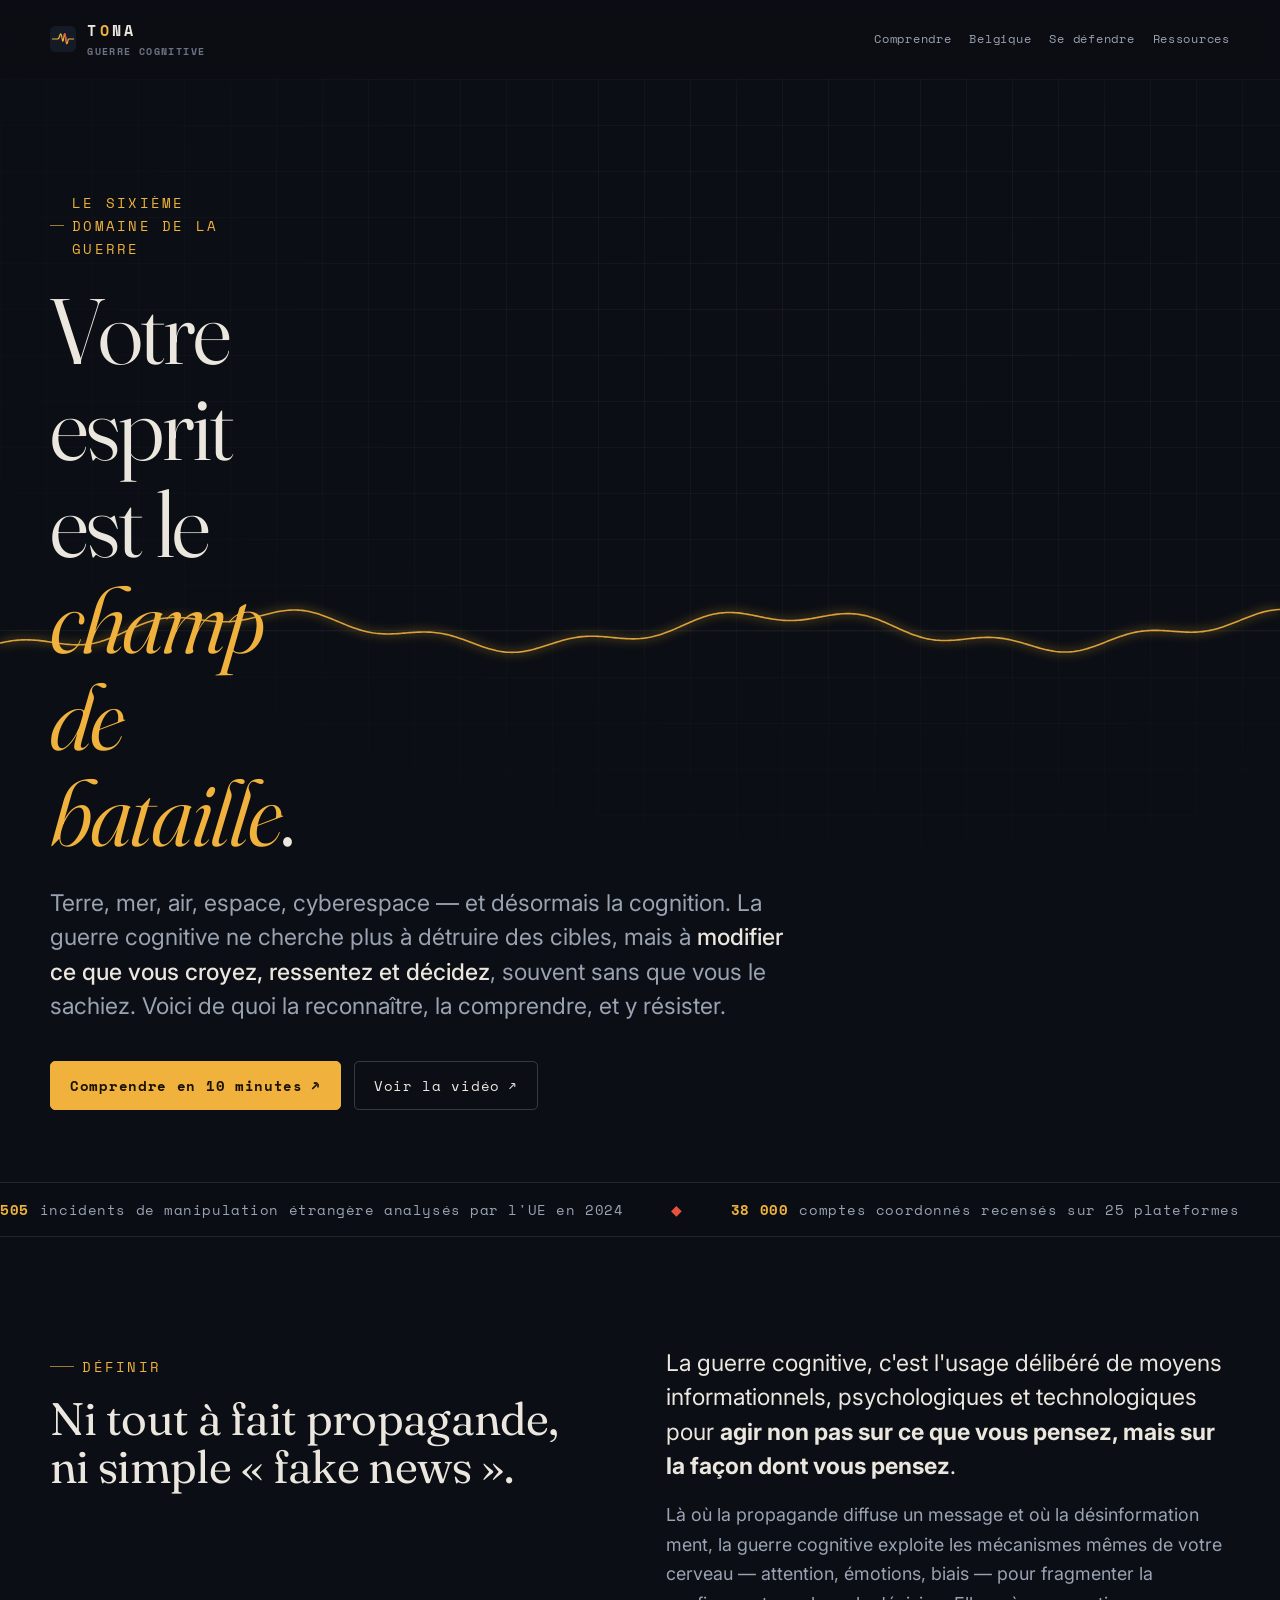
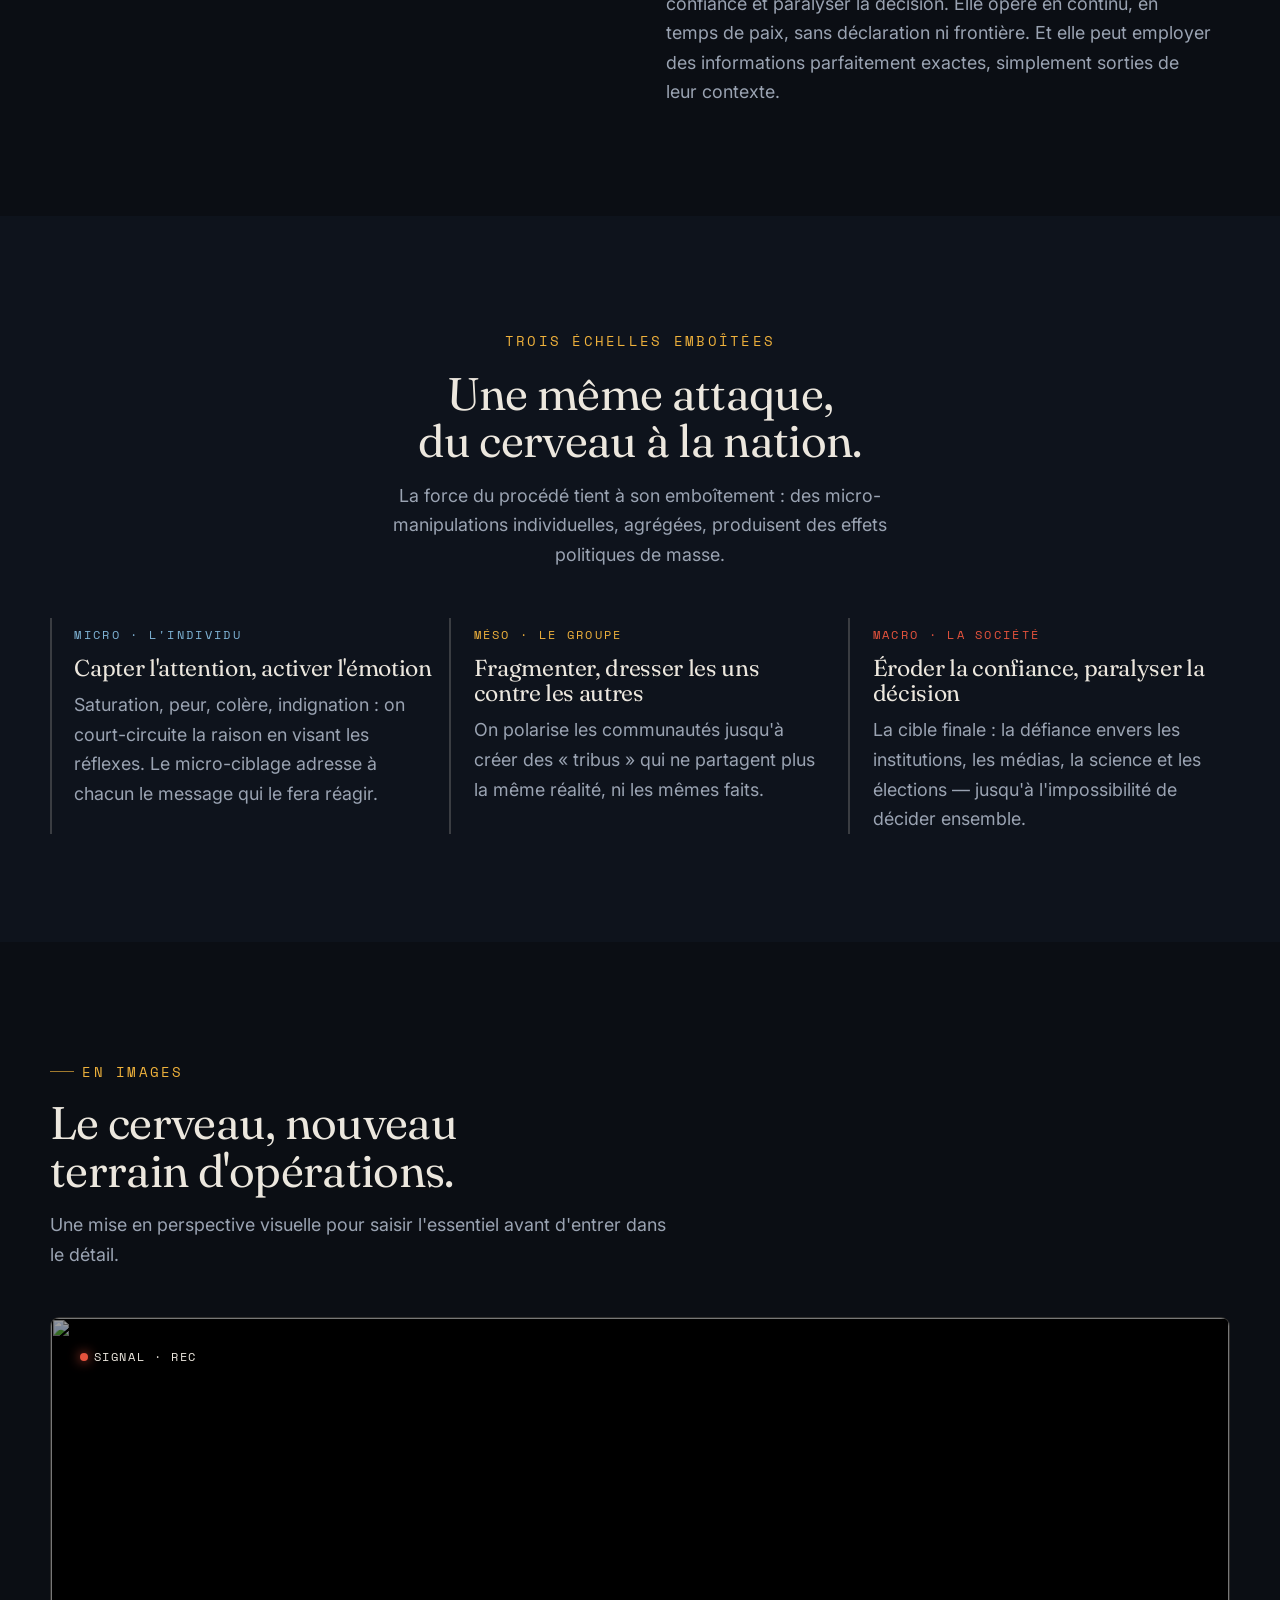
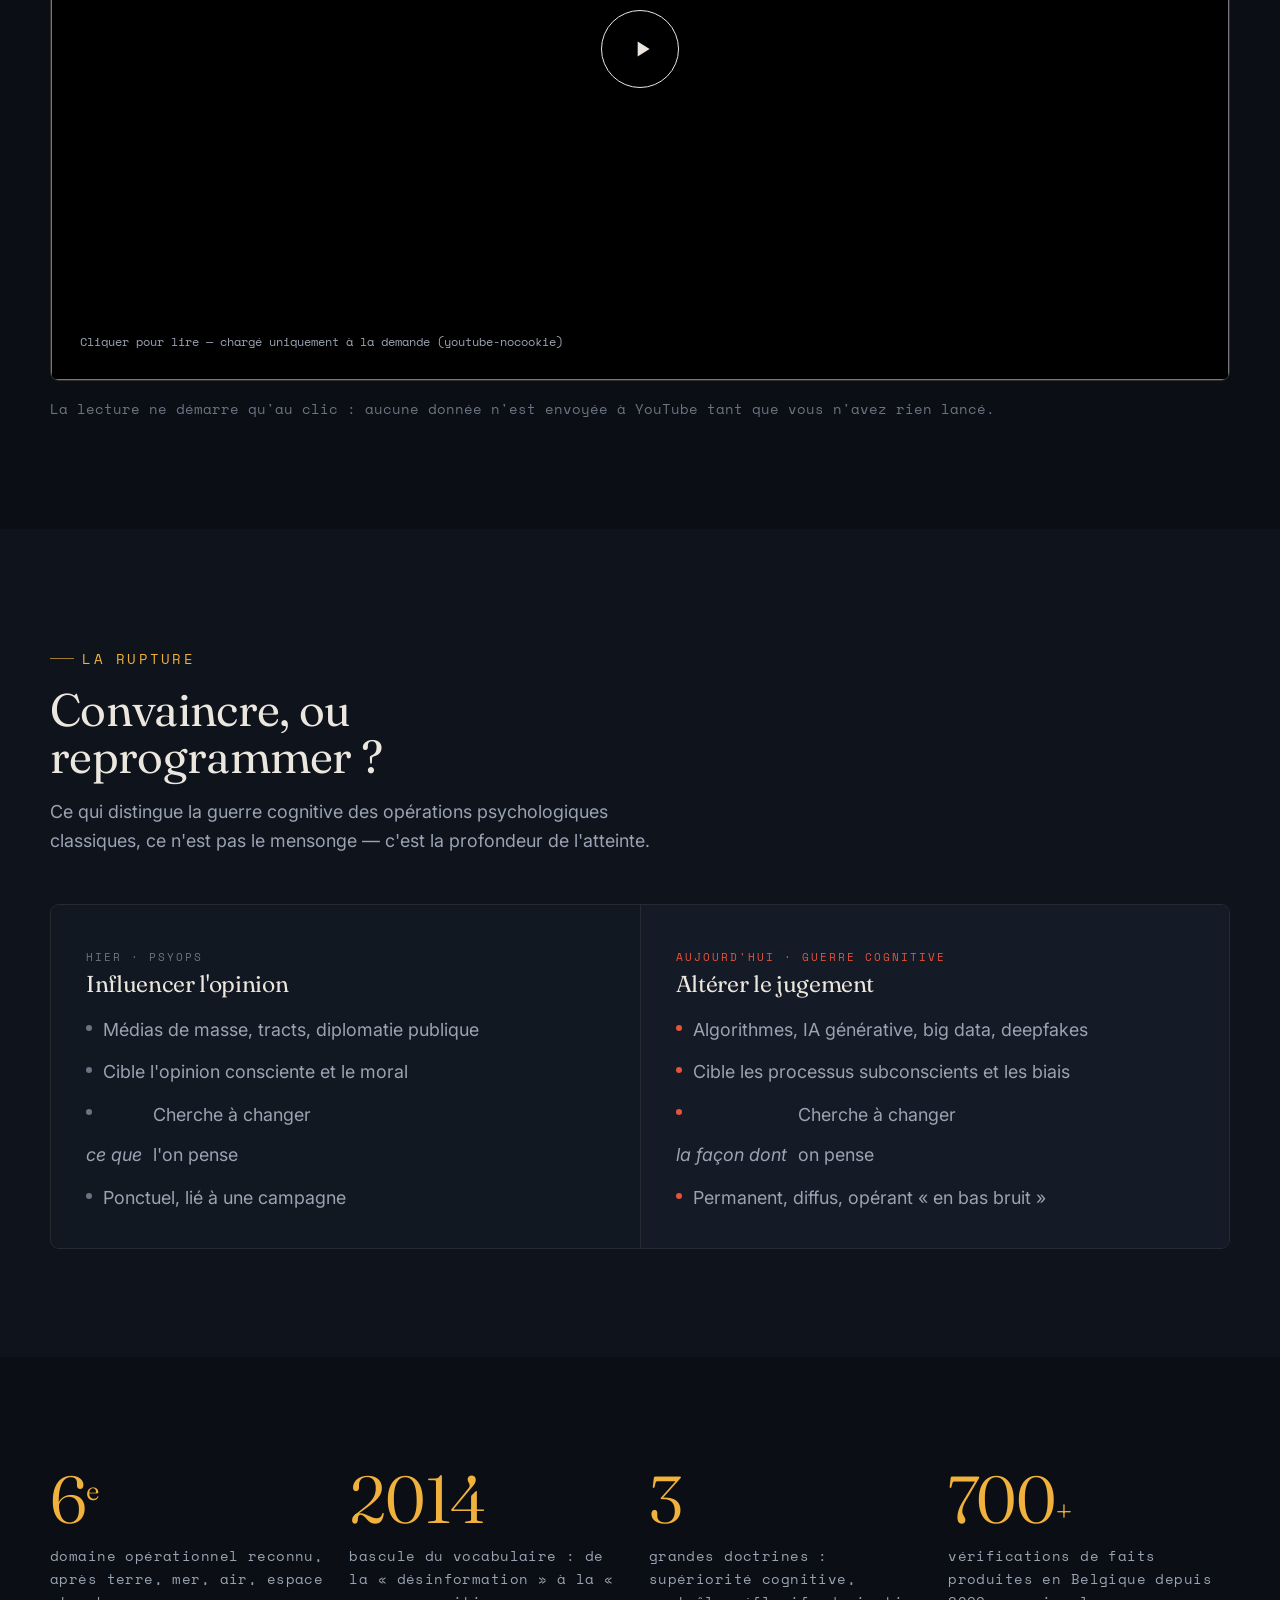
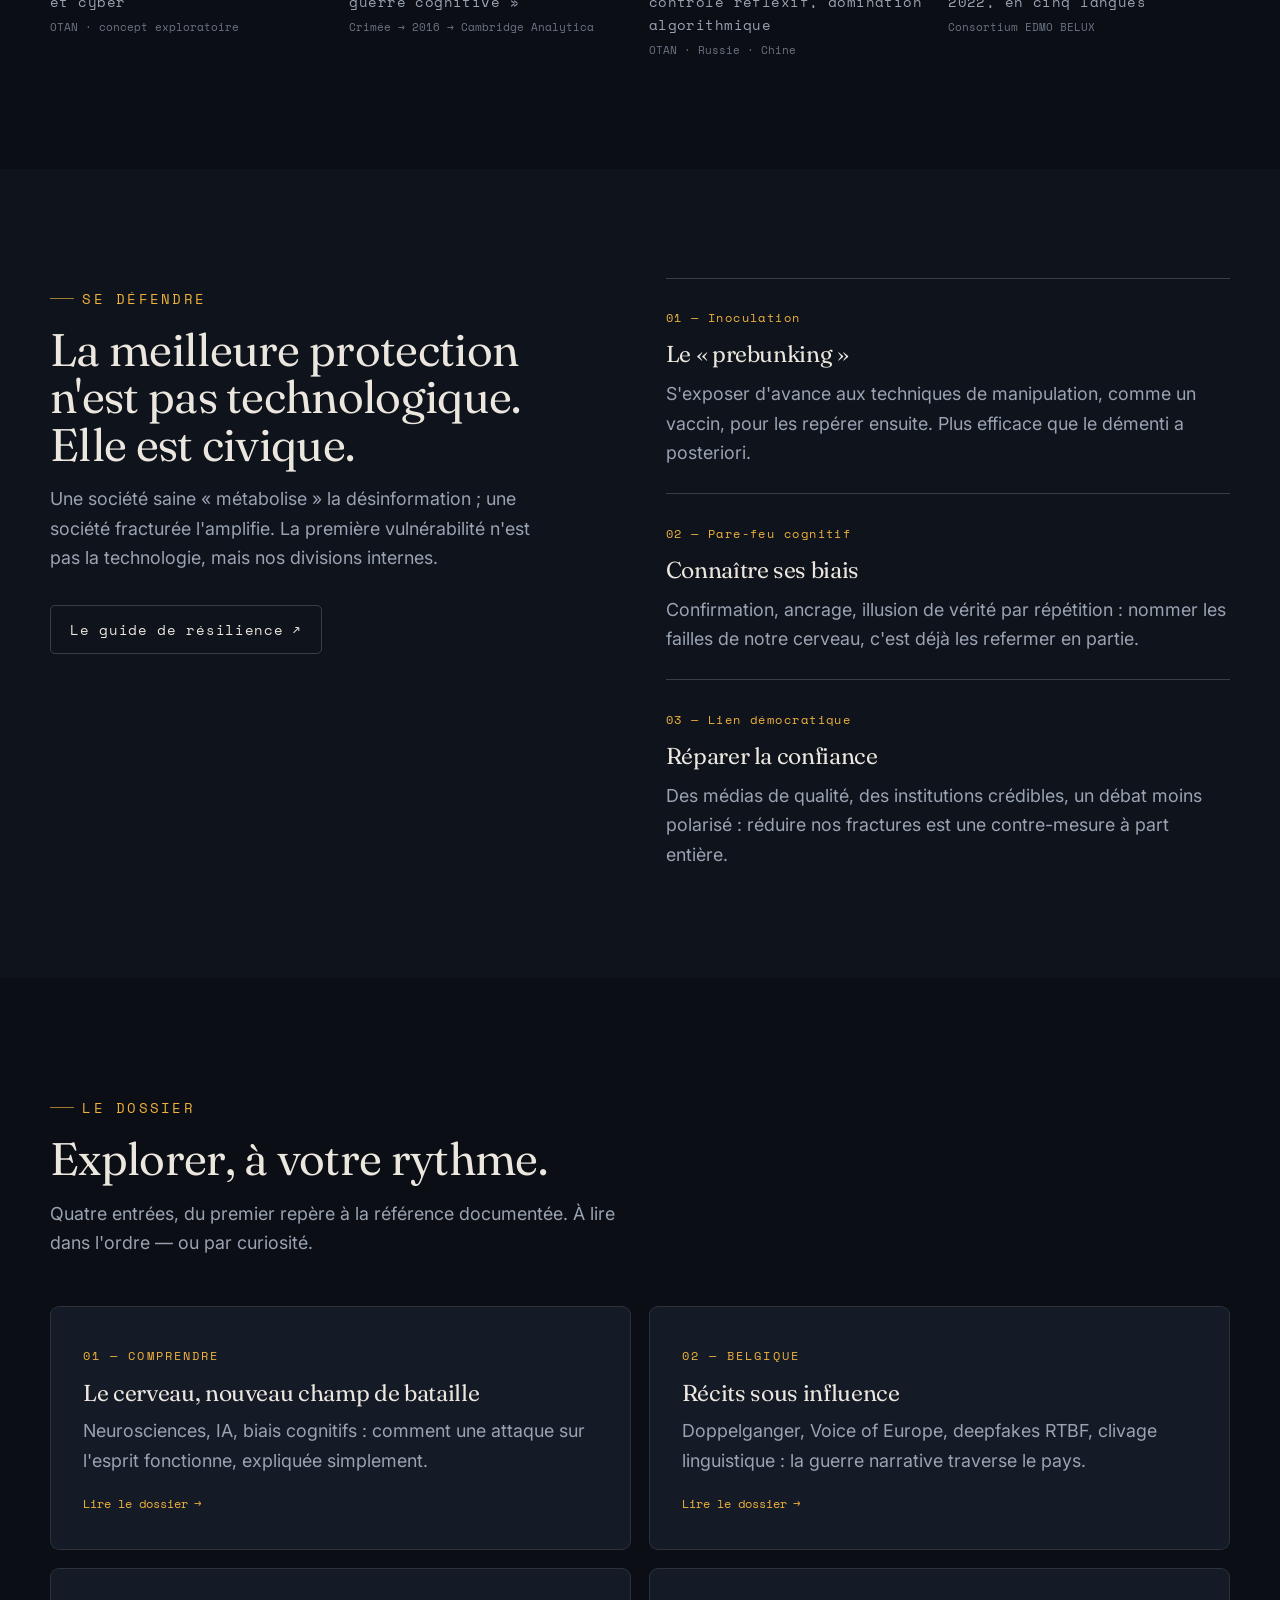
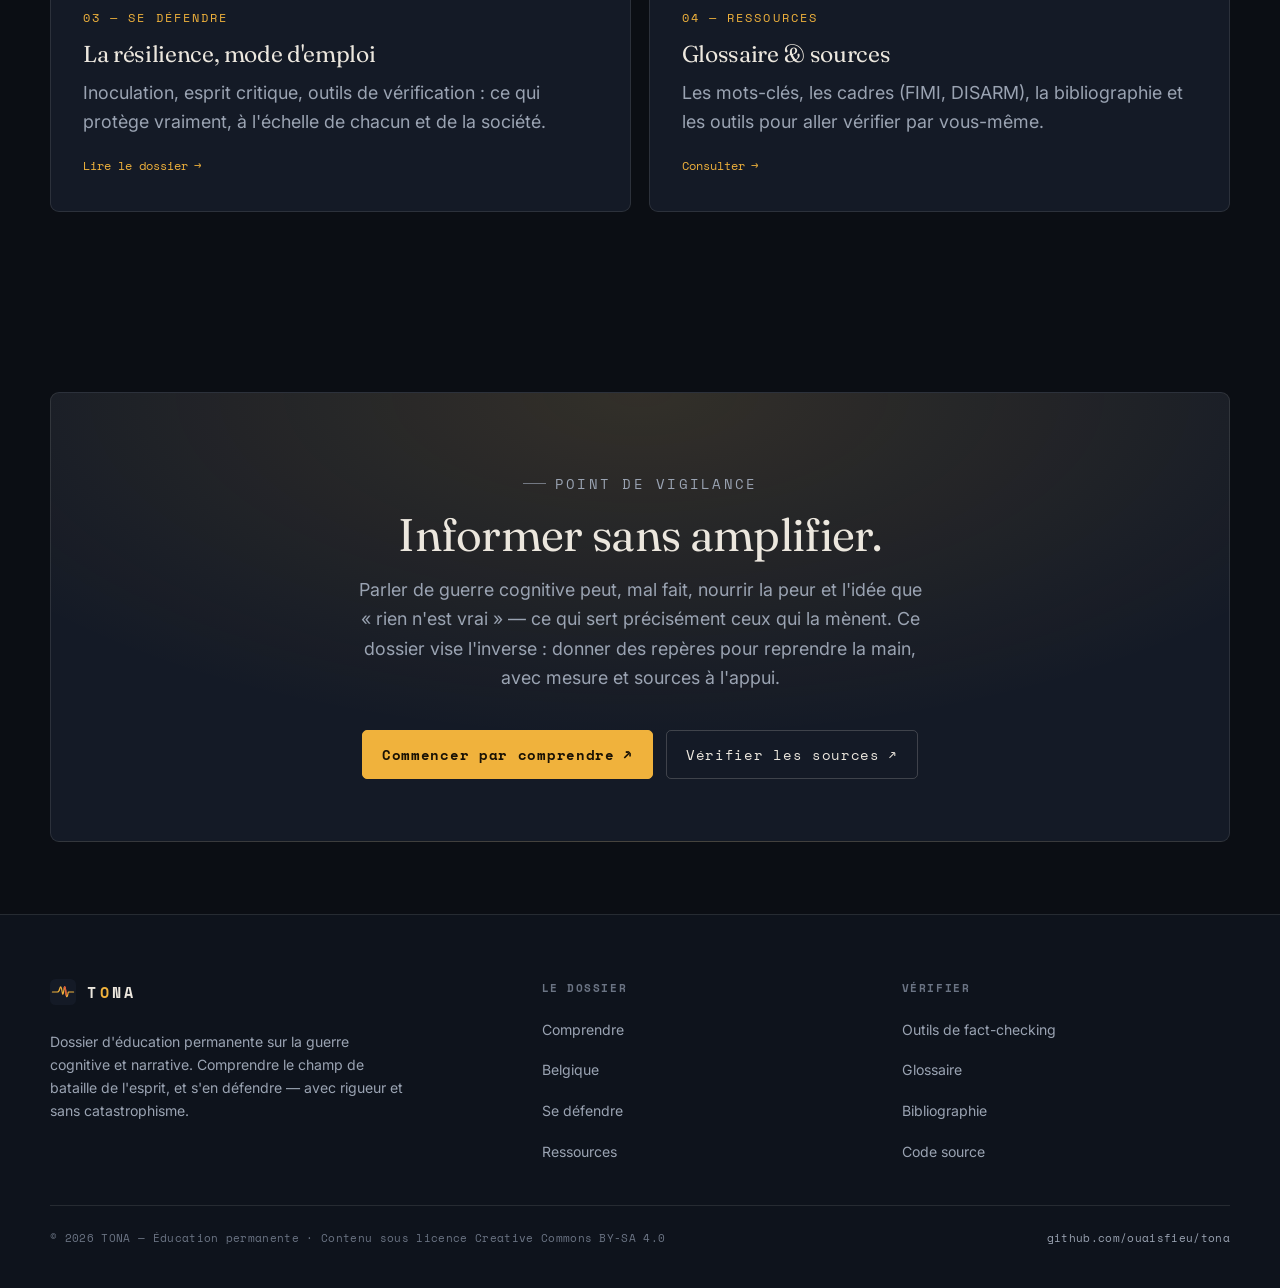
==== commit 4aced9d5: "Update video source in index.html" ====
--- a/index.html
+++ b/index.html
@@ -175,9 +175,9 @@
         <p class="muted mt-s pretty">Une mise en perspective visuelle pour saisir l'essentiel avant d'entrer dans le détail.</p>
       </div>
       <div class="mt-l reveal">
-        <div class="video" data-video="n0ZskSQ02mQ" data-title="Vidéo — La guerre cognitive" role="button" tabindex="0" aria-label="Lire la vidéo sur la guerre cognitive">
-          <img class="video__thumb" src="https://i.ytimg.com/vi/n0ZskSQ02mQ/maxresdefault.jpg" alt="" loading="lazy" width="1280" height="720"
-               onerror="this.onerror=null;this.src='https://i.ytimg.com/vi/n0ZskSQ02mQ/hqdefault.jpg';">
+        <div class="video" data-video="IHbfR5EePDM" data-title="Vidéo — La guerre cognitive" role="button" tabindex="0" aria-label="Lire la vidéo sur la guerre cognitive">
+          <img class="video__thumb" src="https://i.ytimg.com/vi/IHbfR5EePDM/maxresdefault.jpg" alt="" loading="lazy" width="1280" height="720"
+               onerror="this.onerror=null;this.src='https://i.ytimg.com/vi/IHbfR5EePDM/hqdefault.jpg';">
           <div class="video__scan" aria-hidden="true"></div>
           <div class="video__ui">
             <span class="video__rec">SIGNAL · REC</span>
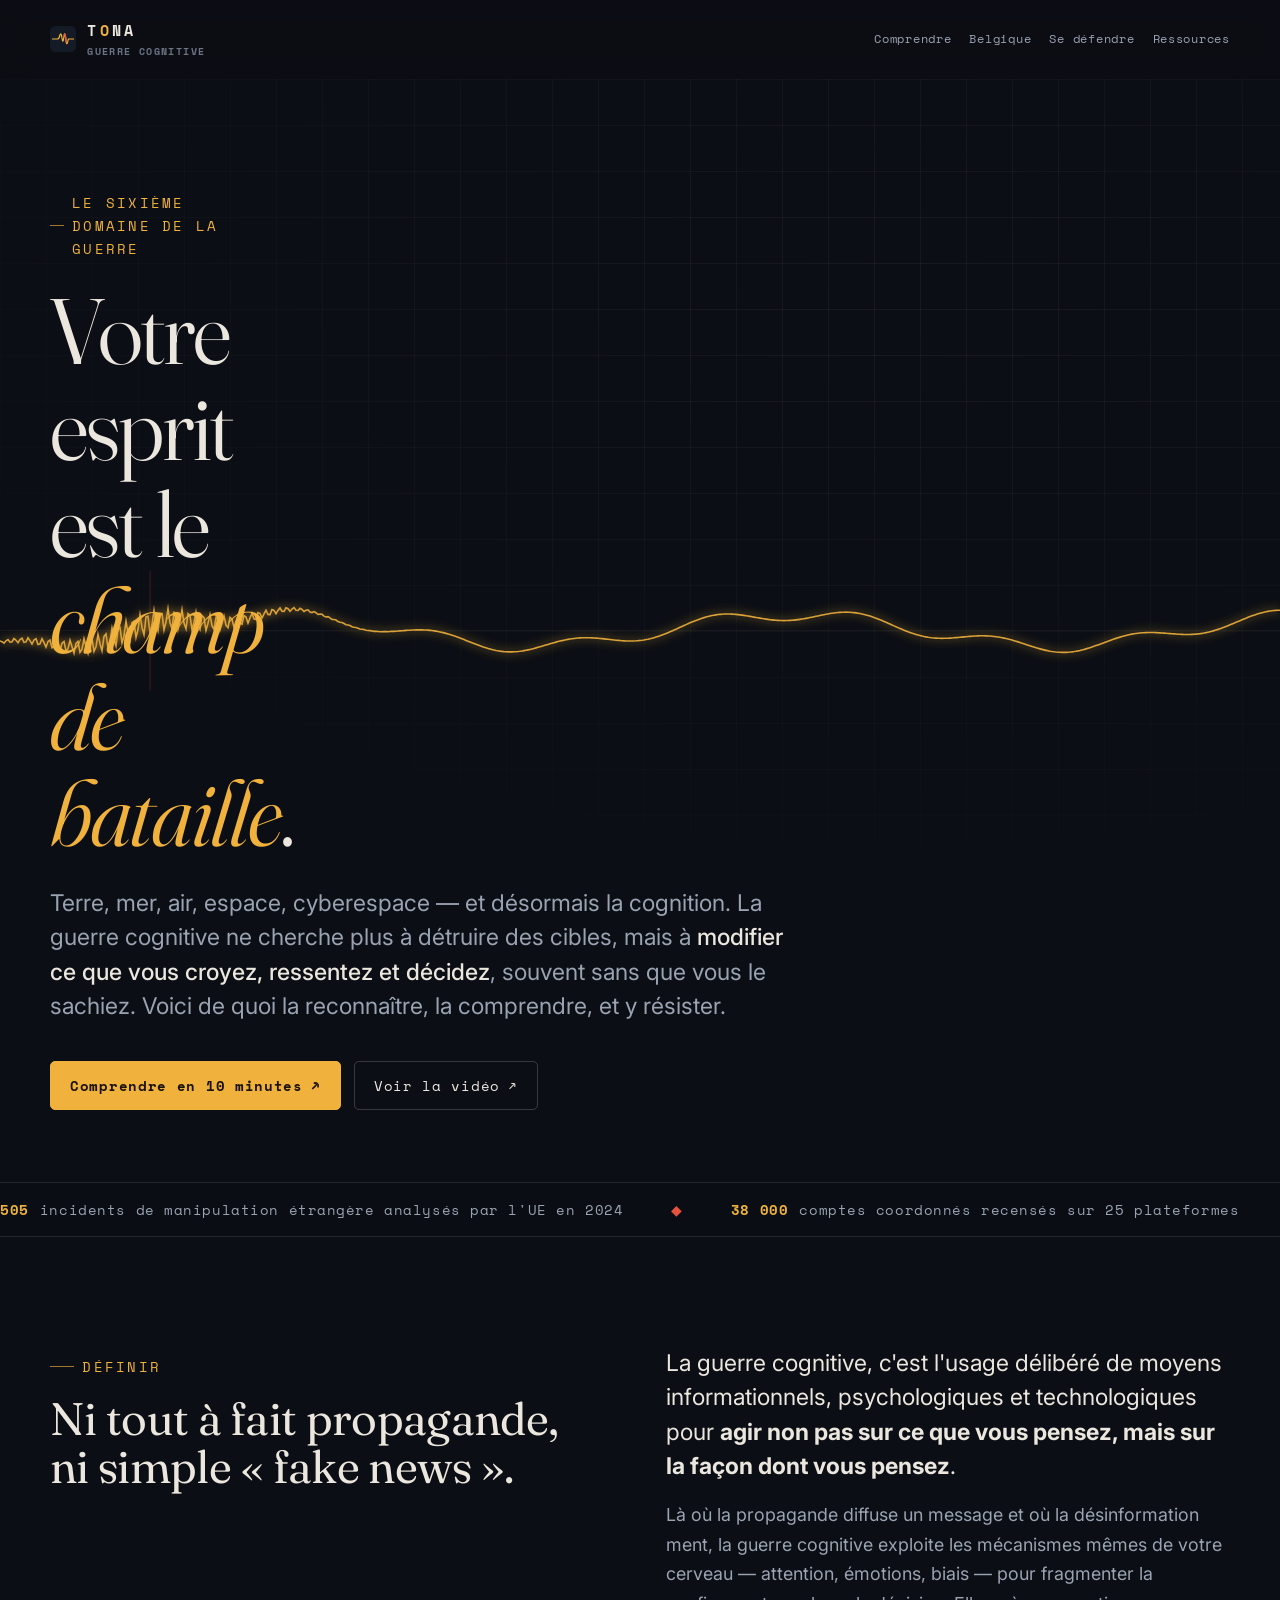
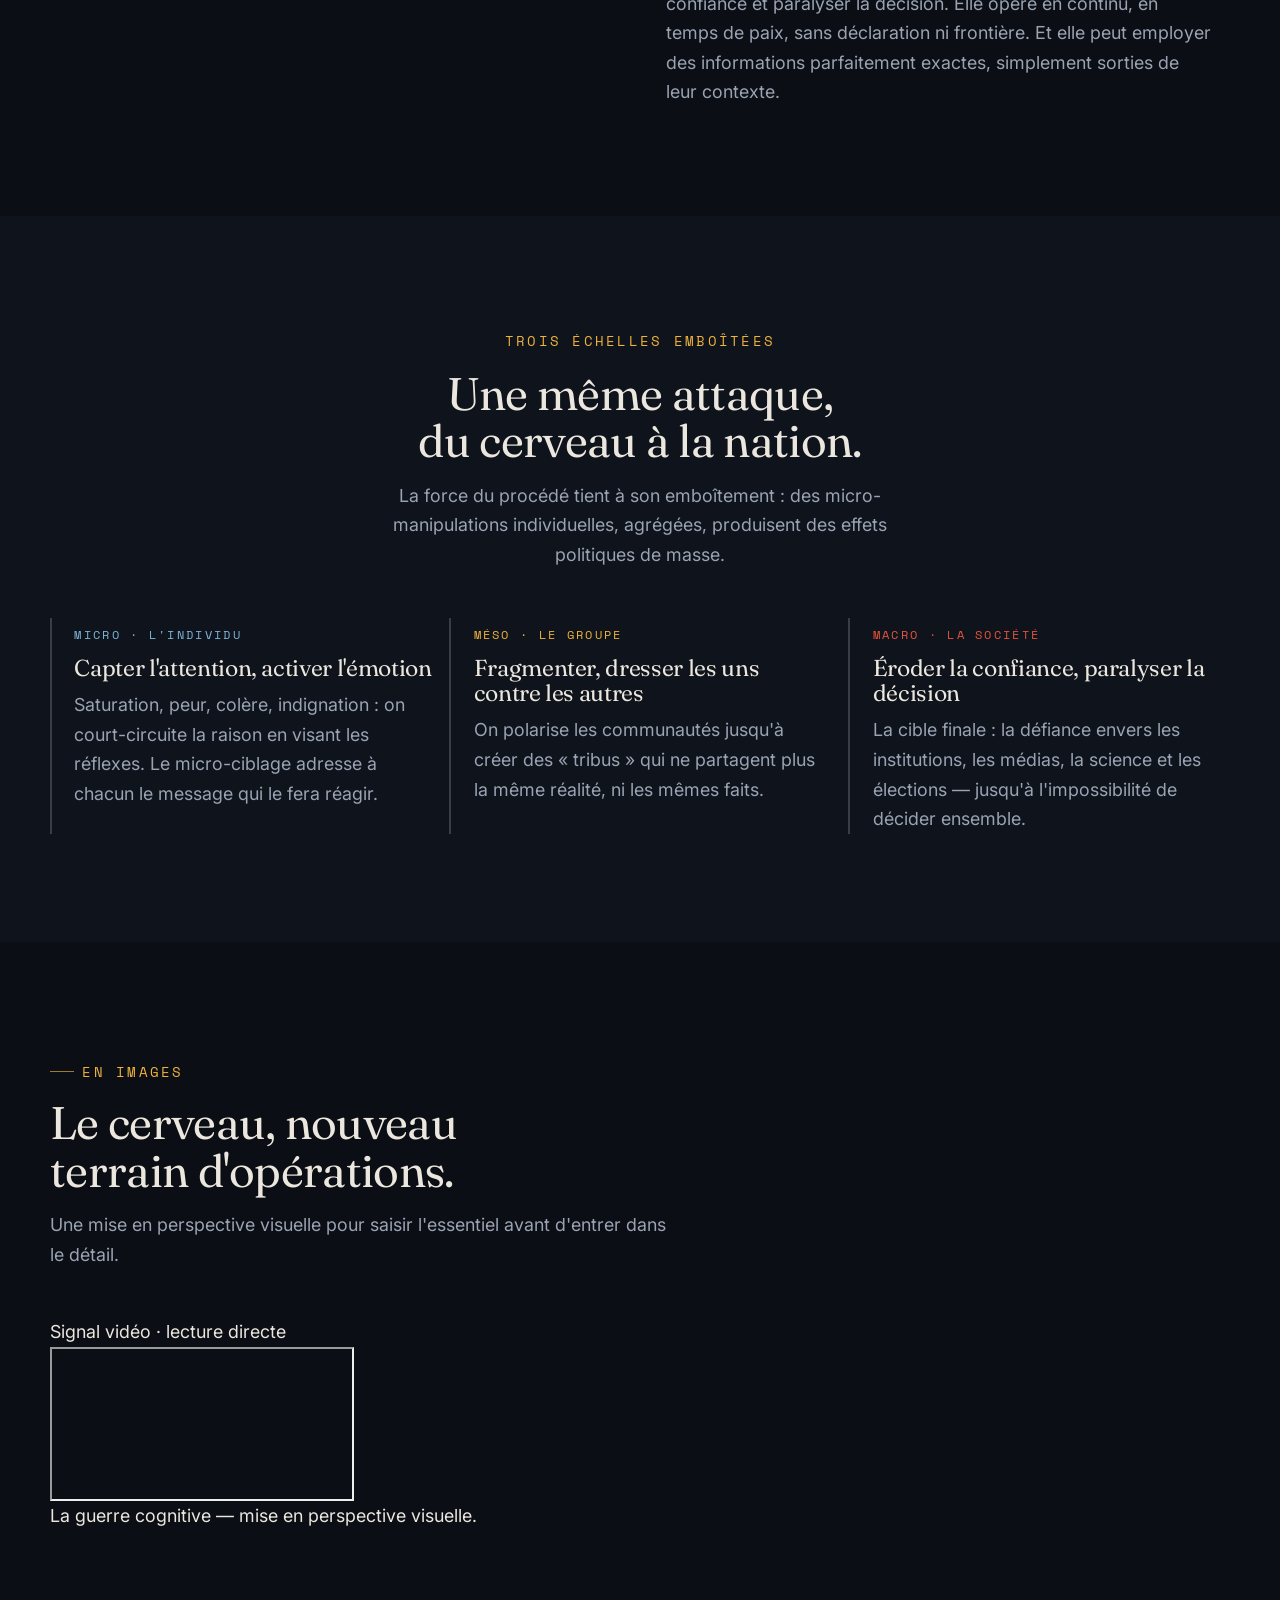
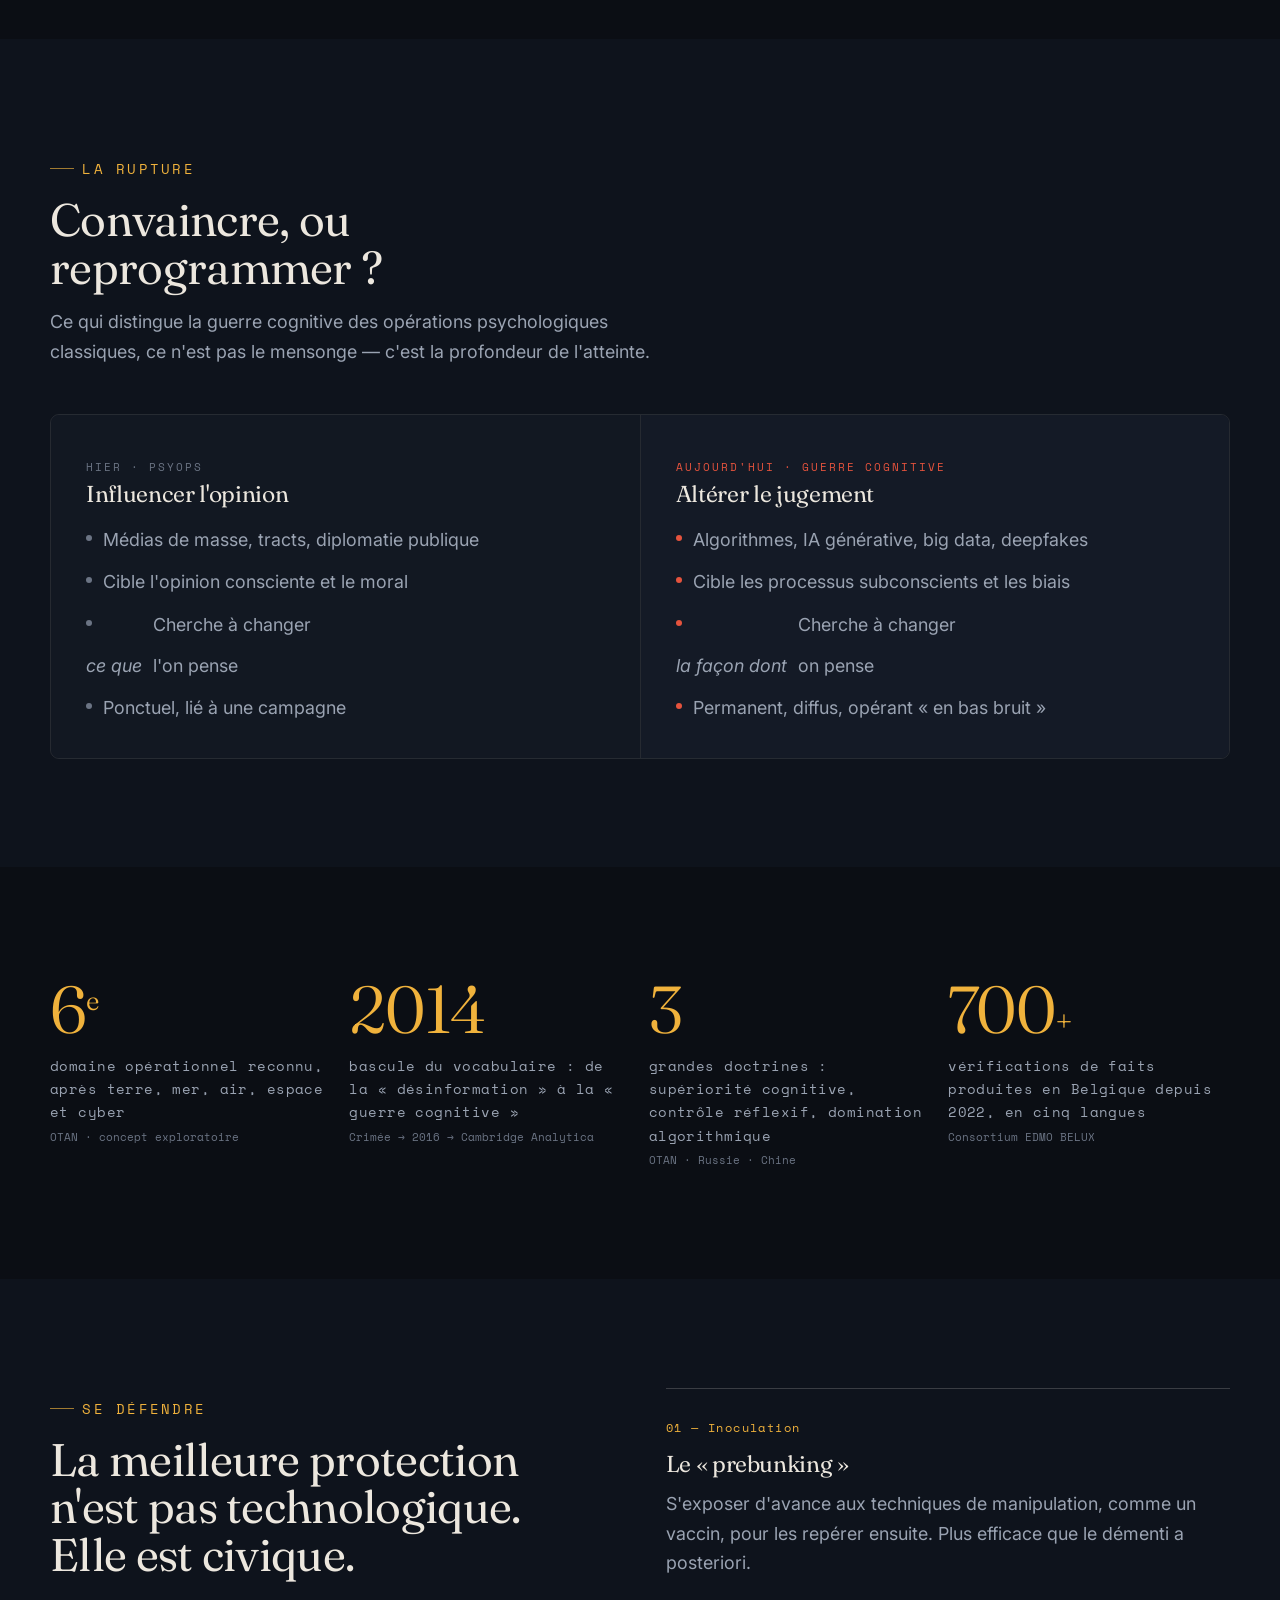
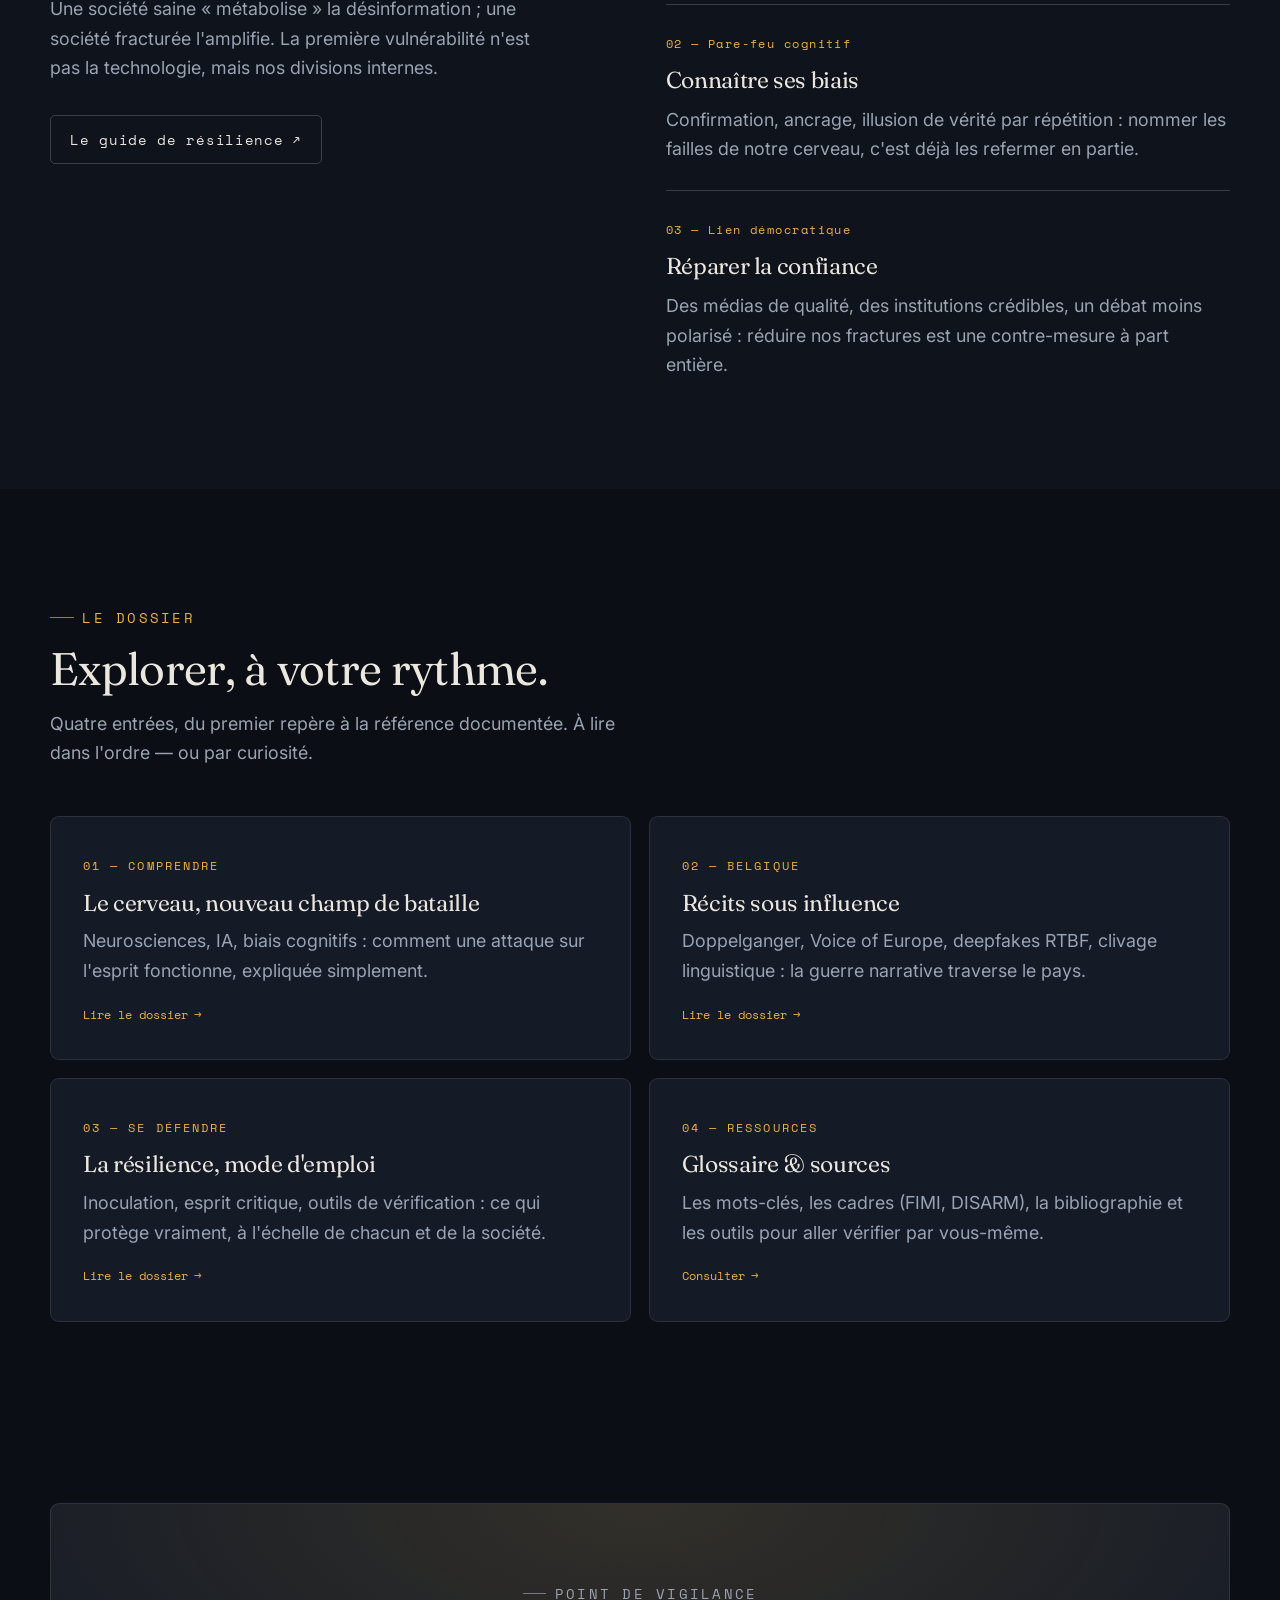
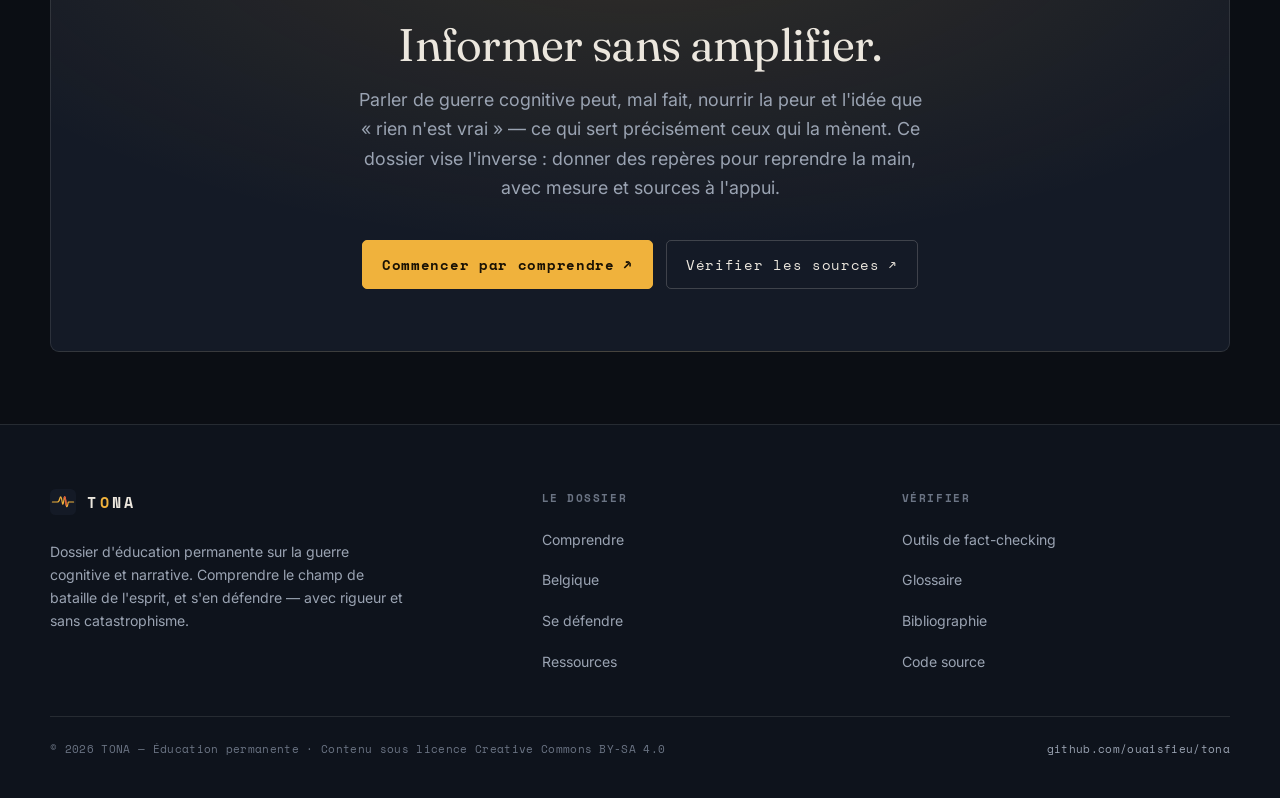
==== commit 55676ad3: "Implement video player with YouTube embed Added a video player section with an iframe for embedding " ====
--- a/index.html
+++ b/index.html
@@ -175,17 +175,28 @@
         <p class="muted mt-s pretty">Une mise en perspective visuelle pour saisir l'essentiel avant d'entrer dans le détail.</p>
       </div>
       <div class="mt-l reveal">
-        <div class="video" data-video="IHbfR5EePDM" data-title="Vidéo — La guerre cognitive" role="button" tabindex="0" aria-label="Lire la vidéo sur la guerre cognitive">
-          <img class="video__thumb" src="https://i.ytimg.com/vi/IHbfR5EePDM/maxresdefault.jpg" alt="" loading="lazy" width="1280" height="720"
-               onerror="this.onerror=null;this.src='https://i.ytimg.com/vi/IHbfR5EePDM/hqdefault.jpg';">
-          <div class="video__scan" aria-hidden="true"></div>
-          <div class="video__ui">
-            <span class="video__rec">SIGNAL · REC</span>
-            <span class="video__play" aria-hidden="true"><svg viewBox="0 0 24 24"><path d="M8 5v14l11-7z"/></svg></span>
-            <span class="video__cap">Cliquer pour lire — chargé uniquement à la demande (youtube-nocookie)</span>
-          </div>
-        </div>
-        <p class="video-meta">La lecture ne démarre qu'au clic : aucune donnée n'est envoyée à YouTube tant que vous n'avez rien lancé.</p>
+        <!-- =====================================================================
+             POUR CHANGER LA VIDÉO : dans l'<iframe> ci-dessous, remplacez l'identifiant
+             qui suit « /embed/ » dans l'attribut src (ex. la valeur actuelle).
+             Pour une autre plateforme (Vimeo, PeerTube…), collez son URL d'intégration
+             complète à la place de toute la valeur de src.
+             ===================================================================== -->
+        <figure class="player">
+          <div class="player__bar" aria-hidden="true">
+            <span class="player__dot"></span>
+            <span>Signal vidéo · lecture directe</span>
+          </div>
+          <div class="player__frame">
+            <iframe
+              src="https://www.youtube-nocookie.com/embed/jFRt-axDNNI?rel=0&modestbranding=1"
+              title="Vidéo — La guerre cognitive"
+              loading="lazy"
+              allow="accelerated-motion; autoplay; encrypted-media; picture-in-picture; web-share"
+              referrerpolicy="strict-origin-when-cross-origin"
+              allowfullscreen></iframe>
+          </div>
+          <figcaption class="player__cap">La guerre cognitive — mise en perspective visuelle.</figcaption>
+        </figure>
       </div>
     </div>
   </section>
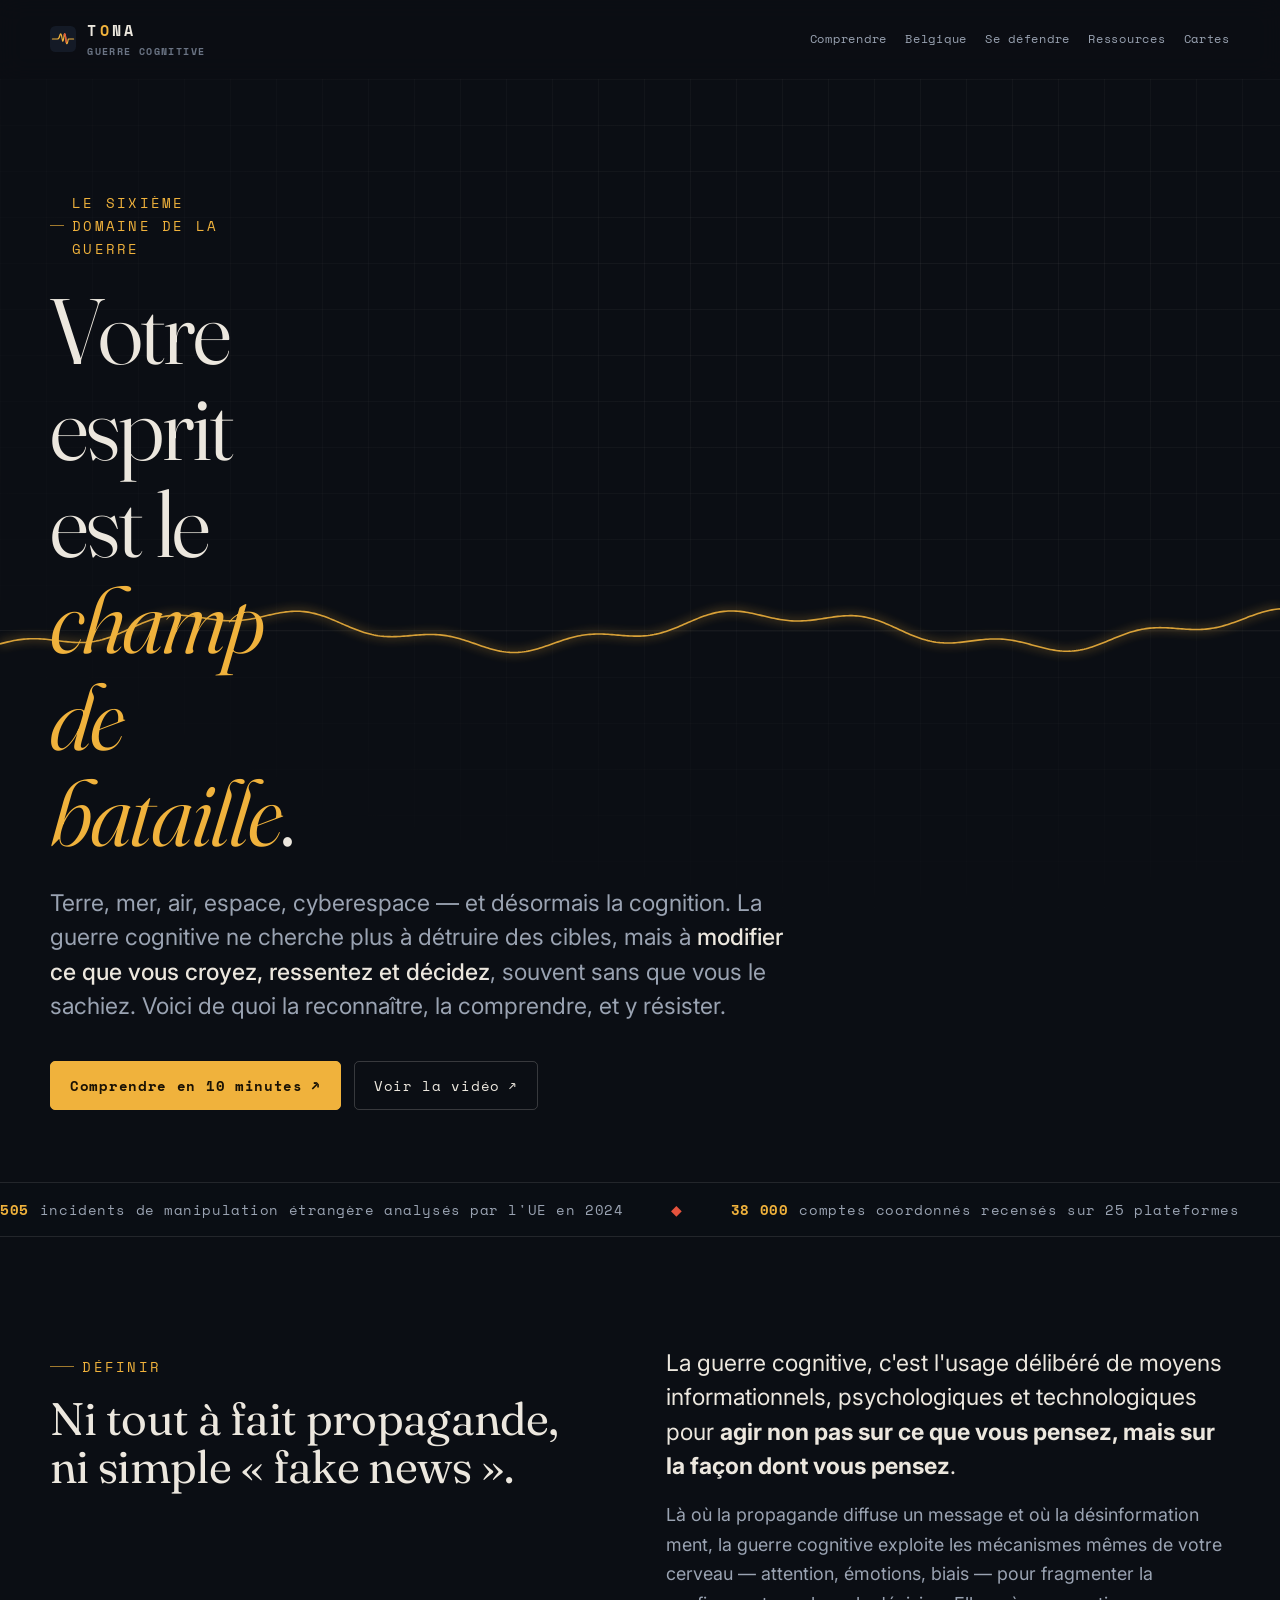
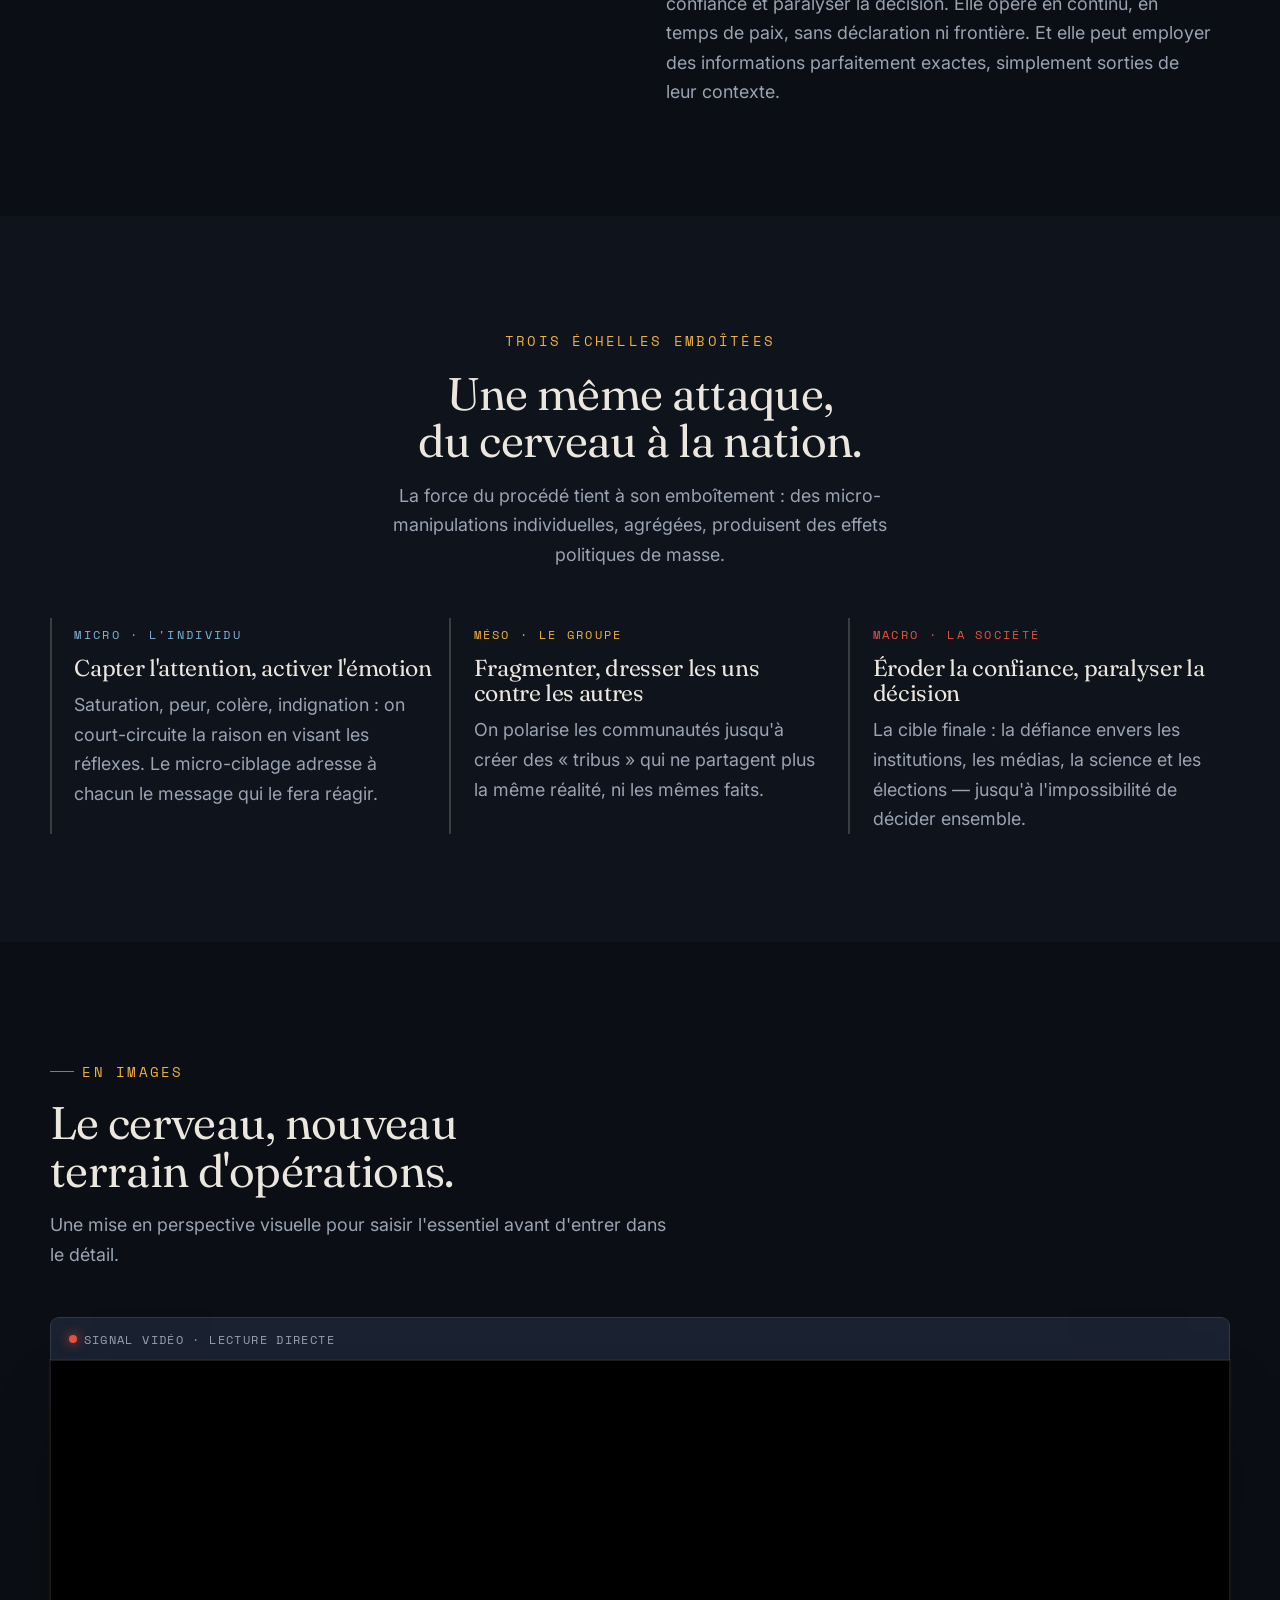
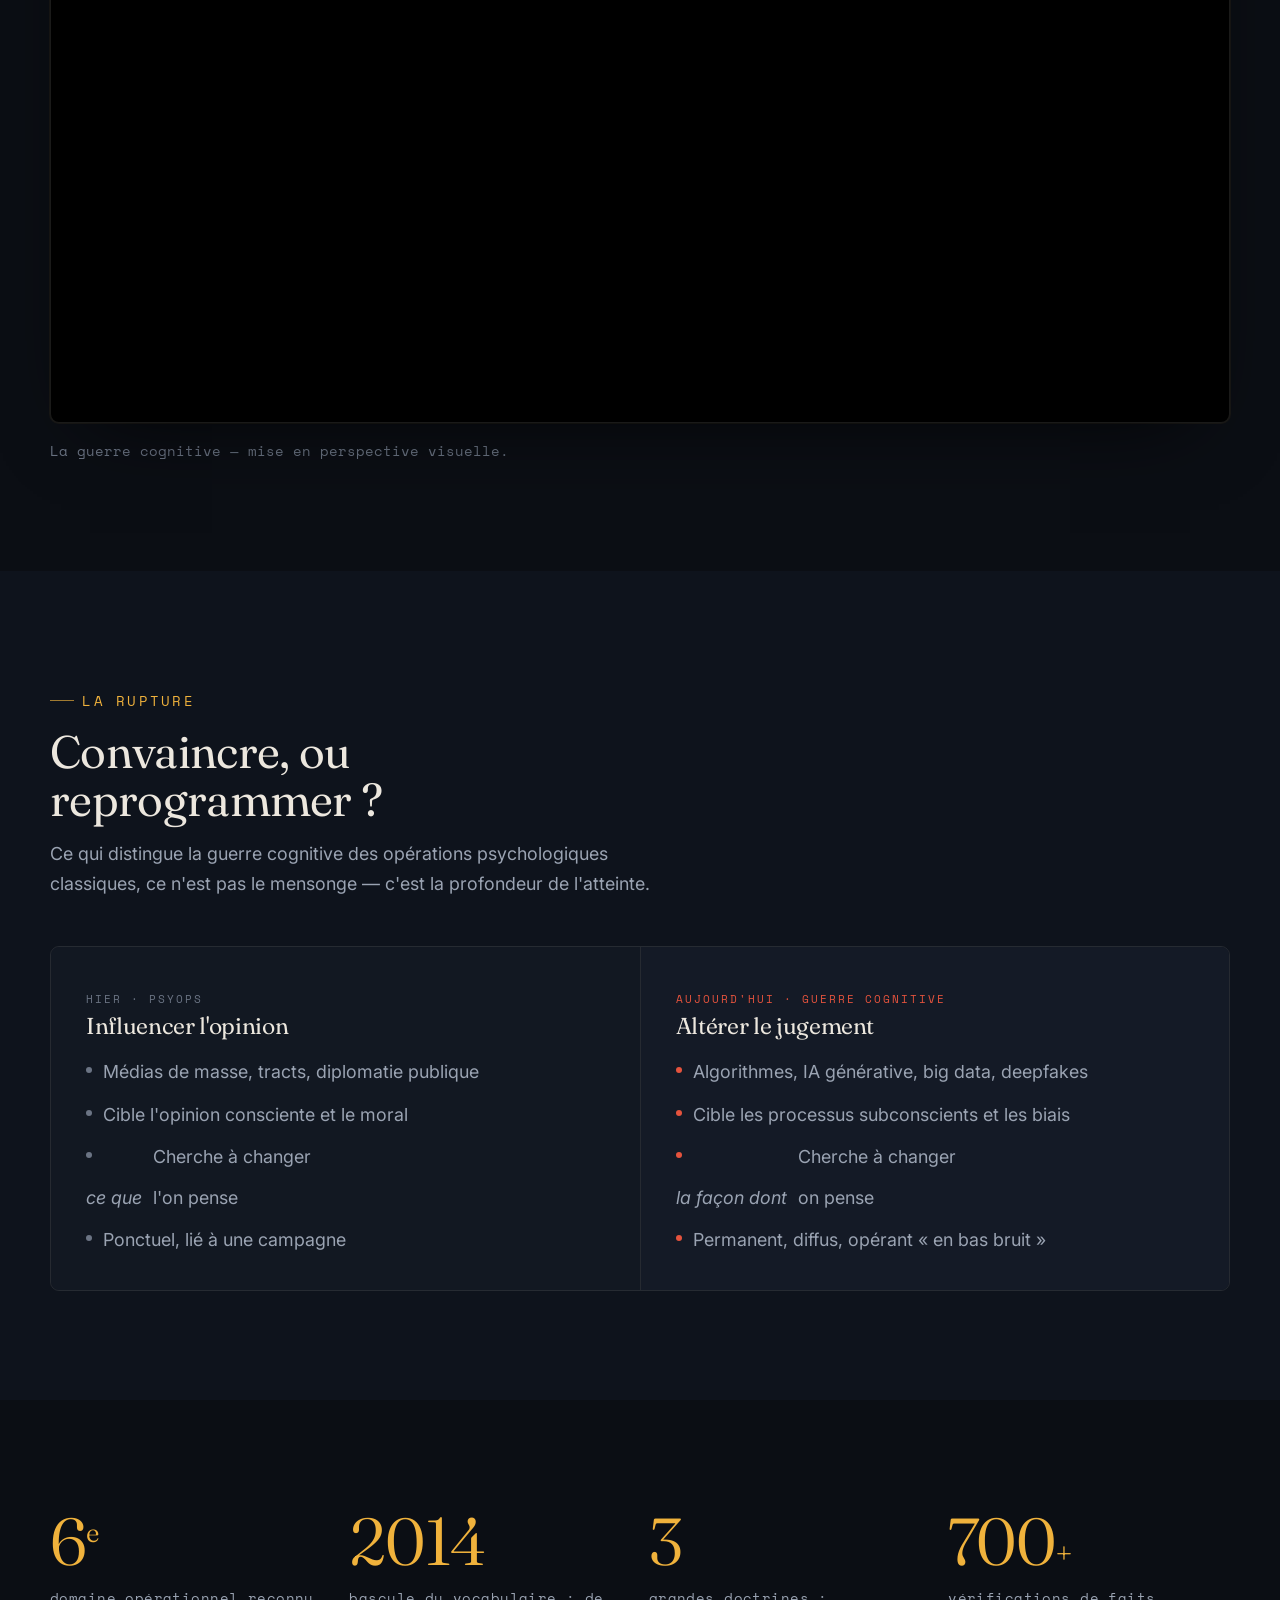
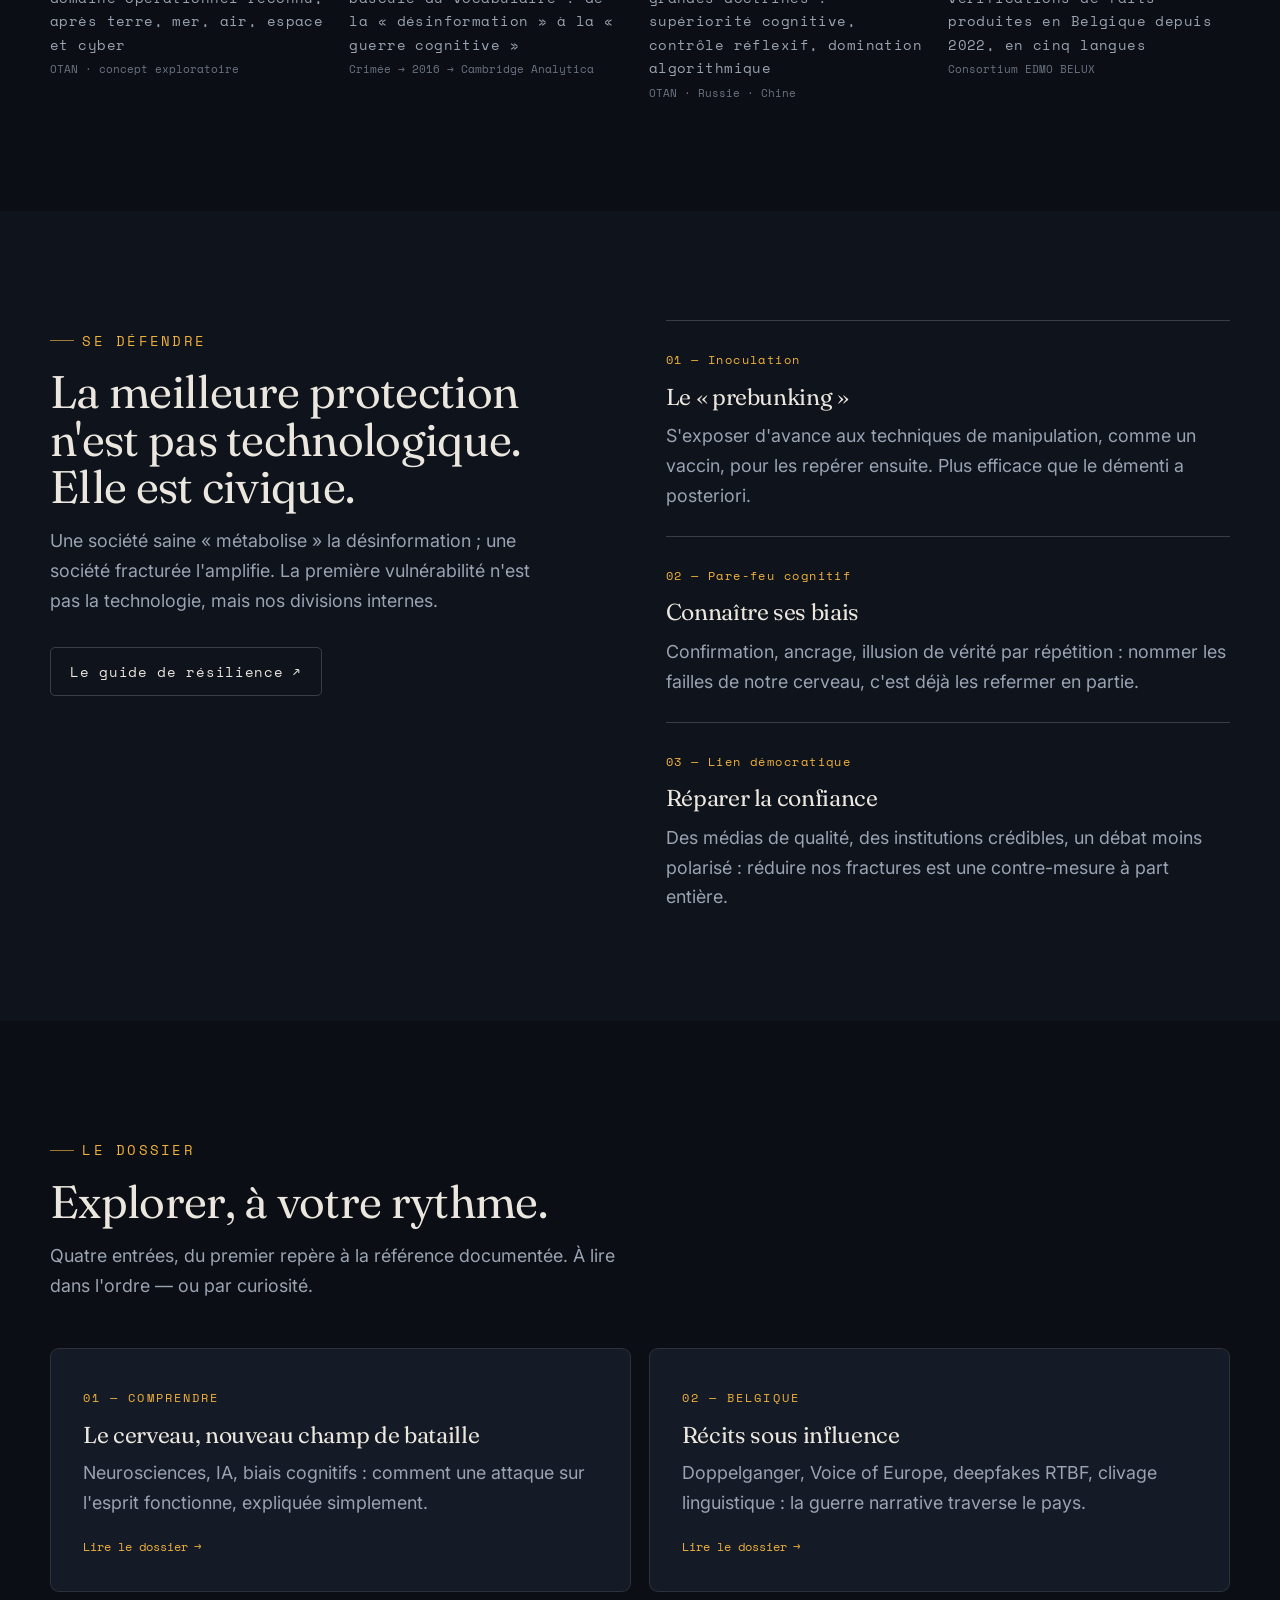
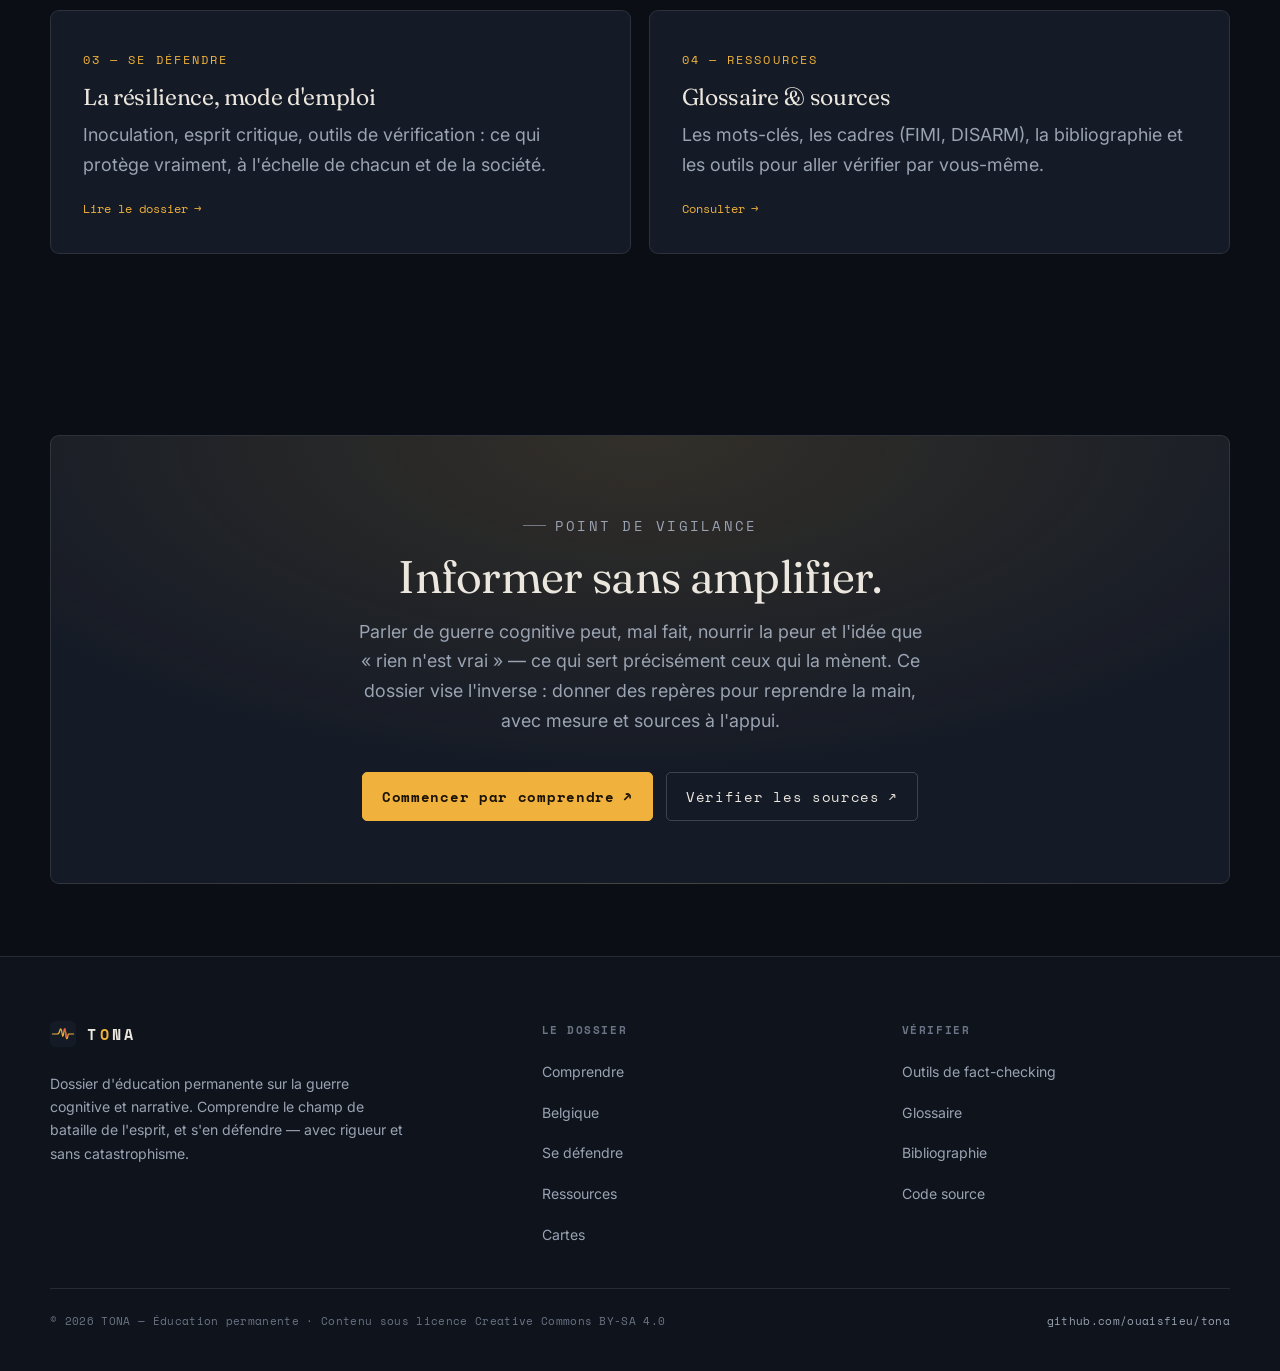
==== commit bee50c82: "Add link to 'Cartes' in navigation" ====
--- a/index.html
+++ b/index.html
@@ -76,6 +76,7 @@
         <a href="belgique.html">Belgique</a>
         <a href="se-defendre.html">Se défendre</a>
         <a href="ressources.html">Ressources</a>
+      <a href="cartes.html">Cartes</a>
       </div>
     </nav>
   </div>
@@ -365,6 +366,7 @@
           <li><a href="belgique.html">Belgique</a></li>
           <li><a href="se-defendre.html">Se défendre</a></li>
           <li><a href="ressources.html">Ressources</a></li>
+        <li><a href="cartes.html">Cartes</a></li>
         </ul>
       </div>
       <div class="foot__col">
--- a/assets/css/style.css
+++ b/assets/css/style.css
@@ -278,25 +278,28 @@
 .versus__col:last-child .versus__ico { color: var(--coral); }
 @media (max-width: 720px) { .versus { grid-template-columns: 1fr; } .versus__spacer { width: auto; height: 1px; } }
 
-/* ----- Vidéo (facade) --------------------------------------------------- */
-.video {
-  position: relative; aspect-ratio: 16 / 9; border-radius: var(--radius-lg); overflow: hidden;
-  border: 1px solid var(--line-2); background: #000; cursor: pointer;
-}
-.video__thumb { position: absolute; inset: 0; width: 100%; height: 100%; object-fit: cover; opacity: 0.62; transition: opacity 0.4s var(--ease), transform 0.6s var(--ease); }
-.video:hover .video__thumb { opacity: 0.75; transform: scale(1.03); }
-.video__scan { position: absolute; inset: 0; pointer-events: none; background: linear-gradient(transparent 0%, transparent 96%, rgba(240,178,60,0.15) 100%); background-size: 100% 4px; mix-blend-mode: screen; opacity: 0.5; }
-.video__ui { position: absolute; inset: 0; display: flex; flex-direction: column; justify-content: space-between; padding: clamp(1rem, 3vw, 1.8rem); }
-.video__rec { font-family: var(--f-mono); font-size: 0.72rem; letter-spacing: 0.14em; color: var(--paper); display: inline-flex; align-items: center; gap: 0.5em; }
-.video__rec::before { content: ""; width: 8px; height: 8px; border-radius: 50%; background: var(--coral); box-shadow: 0 0 12px var(--coral); animation: blink 1.6s steps(1) infinite; }
+/* ----- Lecteur vidéo (chargement direct) -------------------------------- */
 @keyframes blink { 50% { opacity: 0.2; } }
-.video__play { align-self: center; margin-top: auto; margin-bottom: auto; width: 78px; height: 78px; border-radius: 50%; border: 1.5px solid var(--paper); display: grid; place-items: center; transition: transform 0.3s var(--ease), background 0.3s var(--ease), border-color 0.3s; }
-.video:hover .video__play { background: var(--amber); border-color: var(--amber); transform: scale(1.08); }
-.video__play svg { width: 26px; height: 26px; margin-left: 4px; fill: var(--paper); transition: fill 0.3s; }
-.video:hover .video__play svg { fill: #1a1204; }
-.video__cap { font-family: var(--f-mono); font-size: 0.72rem; color: var(--muted); }
-.video iframe { position: absolute; inset: 0; width: 100%; height: 100%; border: 0; }
-.video-meta { margin-top: 1rem; font-family: var(--f-mono); font-size: var(--step--1); color: var(--faint); }
+.player { margin: 0; }
+.player__bar {
+  display: flex; align-items: center; gap: 0.6em;
+  padding: 0.7rem 1.1rem;
+  background: var(--surface-2);
+  border: 1px solid var(--line); border-bottom: 0;
+  border-radius: var(--radius-lg) var(--radius-lg) 0 0;
+  font-family: var(--f-mono); font-size: 0.72rem; letter-spacing: 0.12em;
+  text-transform: uppercase; color: var(--muted);
+}
+.player__dot { width: 8px; height: 8px; border-radius: 50%; background: var(--coral); box-shadow: 0 0 12px var(--coral); animation: blink 1.6s steps(1) infinite; flex: none; }
+.player__frame {
+  position: relative; aspect-ratio: 16 / 9; background: #000; overflow: hidden;
+  border: 1px solid var(--line);
+  border-radius: 0 0 var(--radius-lg) var(--radius-lg);
+  box-shadow: 0 30px 80px -40px rgba(0,0,0,0.85), 0 0 0 1px rgba(240,178,60,0.06);
+}
+.player__frame iframe { position: absolute; inset: 0; width: 100%; height: 100%; border: 0; display: block; }
+.player__cap { margin-top: 1rem; font-family: var(--f-mono); font-size: var(--step--1); color: var(--faint); }
+@media (prefers-reduced-motion: reduce) { .player__dot { animation: none; } }
 
 /* ----- Piliers (défense) ------------------------------------------------ */
 .pillar { position: relative; padding-top: 1.4rem; border-top: 1px solid var(--line-2); }
